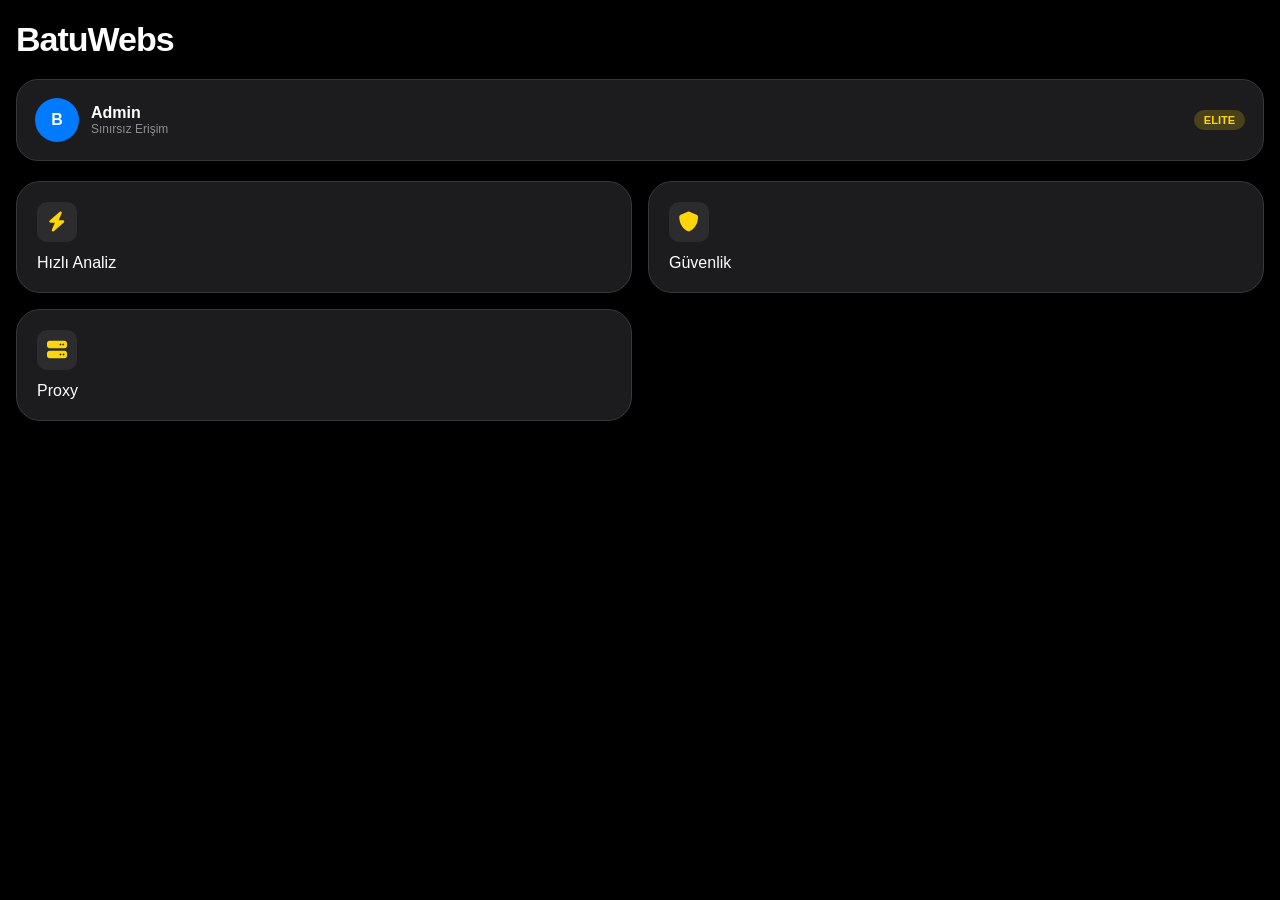
==== index.html @ f8af10c3 "Refactor styles and update user interface elements" ====
<!DOCTYPE html>
<html lang="tr">
<head>
    <meta charset="UTF-8">
    <meta name="viewport" content="width=device-width, initial-scale=1.0, maximum-scale=1.0, user-scalable=no, viewport-fit=cover">
    <script src="https://telegram.org/js/telegram-web-app.js"></script>
    <link rel="stylesheet" href="https://cdnjs.cloudflare.com/ajax/libs/font-awesome/6.4.0/css/all.min.css">
    <style>
        /* iOS Pro Tasarım Değişkenleri */
        :root { --blue: #007AFF; --bg: #000; --card: #1C1C1E; --gold: #FFD60A; }
        body { background: var(--bg); color: #fff; font-family: -apple-system, sans-serif; padding: 20px 16px; margin: 0; }
        
        .header h1 { font-size: 34px; letter-spacing: -1px; margin: 0; }
        .status-widget { 
            background: var(--card); border-radius: 22px; padding: 18px; 
            display: flex; align-items: center; justify-content: space-between; 
            margin: 20px 0; border: 0.5px solid #38383A;
        }
        .badge-admin { background: #FF3B30; color: #fff; padding: 4px 10px; border-radius: 12px; font-size: 11px; font-weight: 800; }
        .badge-vip { background: rgba(255, 214, 10, 0.2); color: var(--gold); padding: 4px 10px; border-radius: 12px; font-size: 11px; font-weight: 700; }
        
        .app-grid { display: grid; grid-template-columns: 1fr 1fr; gap: 16px; }
        .app-card { 
            background: var(--card); border-radius: 24px; padding: 20px; 
            border: 0.5px solid #38383A; transition: 0.2s;
        }
        .app-card:active { transform: scale(0.9); }
        .icon { width: 40px; height: 40px; border-radius: 10px; background: #2C2C2E; display: flex; align-items: center; justify-content: center; margin-bottom: 12px; font-size: 20px; color: var(--gold); }
    </style>
</head>
<body>

    <div class="header">
        <h1 id="welcome">BatuWebs</h1>
    </div>

    <div class="status-widget">
        <div style="display:flex; align-items:center; gap:12px;">
            <div id="u_avatar" style="width:44px; height:44px; border-radius:50%; background:var(--blue); display:flex; align-items:center; justify-content:center; font-weight:bold;">B</div>
            <div>
                <div id="u_name" style="font-weight:600;">Admin</div>
                <div id="u_limit" style="font-size:12px; color:#8E8E93;">Sınırsız Erişim</div>
            </div>
        </div>
        <div id="u_status" class="badge-vip">ELITE</div>
    </div>

    <div class="app-grid">
        <div class="app-card" onclick="run('Analiz')"><div class="icon"><i class="fas fa-bolt"></i></div><span>Hızlı Analiz</span></div>
        <div class="app-card" onclick="run('Güvenlik')"><div class="icon"><i class="fas fa-shield"></i></div><span>Güvenlik</span></div>
        <div class="app-card" onclick="run('Proxy')"><div class="icon"><i class="fas fa-server"></i></div><span>Proxy</span></div>
        <div id="admin_btn" class="app-card" style="display:none; border-color: #FF3B30;" onclick="run('Admin Panel')">
            <div class="icon" style="color:#FF3B30;"><i class="fas fa-crown"></i></div><span>Yönetim</span>
        </div>
    </div>

    <script>
        let tg = window.Telegram.WebApp;
        tg.expand();

        const params = new URLSearchParams(window.location.search);
        const userId = params.get('id');
        const isVip = params.get('vip') === '1';
        const myId = "8795833691"; // Senin ID'n

        // --- GOD MODE KONTROLÜ ---
        const isAdmin = (userId === myId);

        if (isAdmin) {
            document.getElementById('u_name').innerText = "KURUCU";
            document.getElementById('u_status').className = "badge-admin";
            document.getElementById('u_status').innerText = "GOD MODE";
            document.getElementById('u_limit').innerText = "Limit Devre Dışı";
            document.getElementById('admin_btn').style.display = "block";
            document.getElementById('u_avatar').style.background = "#FF3B30";
        } else if (isVip) {
            document.getElementById('u_status').innerText = "ELITE VIP";
            document.getElementById('u_limit').innerText = "Sınırsız Erişim";
        }

        let clicks = parseInt(localStorage.getItem('b_clicks') || "0");
        if (!isAdmin && !isVip) document.getElementById('u_limit').innerText = `Kalan Hak: ${2 - clicks}`;

        function run(name) {
            tg.HapticFeedback.impactOccurred('heavy');
            
            // Eğer adminse veya vip ise limit sorgulama, direkt çalıştır
            if (isAdmin || isVip) {
                tg.showPopup({ title: 'Başlatıldı', message: name + ' modülü açıldı.', buttons: [{type: 'ok'}] });
                return;
            }

            if (clicks >= 2) {
                tg.showPopup({ title: 'Limit!', message: 'Hakların bitti AMK. VIP al!', buttons: [{type: 'close'}] });
                return;
            }

            clicks++;
            localStorage.setItem('b_clicks', clicks);
            location.reload();
        }
    </script>
</body>
</html>
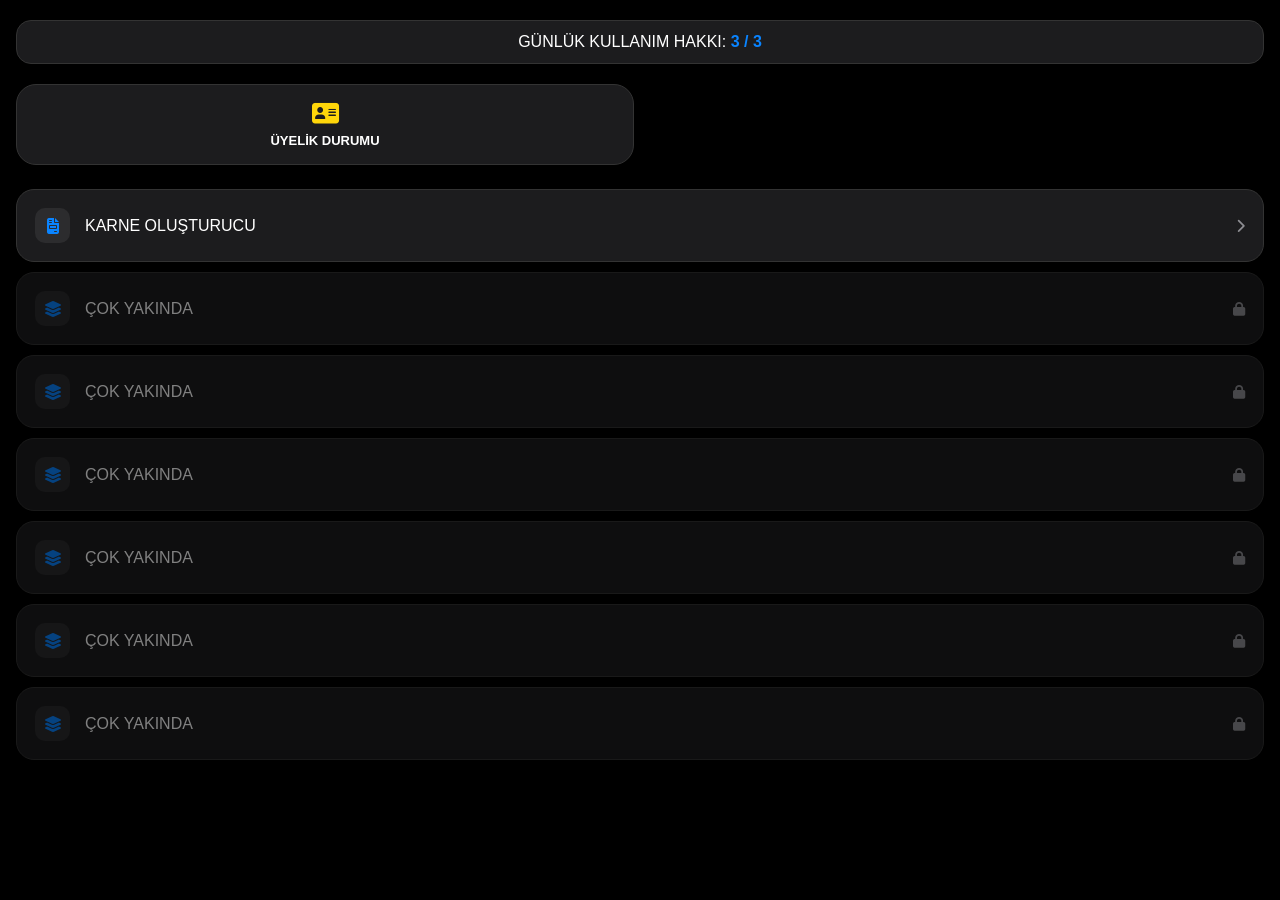
==== commit eb27b329: "Update styles and structure in index.html" ====
--- a/index.html
+++ b/index.html
@@ -6,51 +6,100 @@
     <script src="https://telegram.org/js/telegram-web-app.js"></script>
     <link rel="stylesheet" href="https://cdnjs.cloudflare.com/ajax/libs/font-awesome/6.4.0/css/all.min.css">
     <style>
-        /* iOS Pro Tasarım Değişkenleri */
-        :root { --blue: #007AFF; --bg: #000; --card: #1C1C1E; --gold: #FFD60A; }
-        body { background: var(--bg); color: #fff; font-family: -apple-system, sans-serif; padding: 20px 16px; margin: 0; }
+        :root { --blue: #0A84FF; --bg: #000; --card: #1C1C1E; --gray: #8E8E93; --red: #FF453A; --gold: #FFD60A; }
+        body { background: var(--bg); color: #fff; font-family: -apple-system, sans-serif; margin: 0; padding: 20px 16px env(safe-area-inset-bottom); }
         
-        .header h1 { font-size: 34px; letter-spacing: -1px; margin: 0; }
-        .status-widget { 
-            background: var(--card); border-radius: 22px; padding: 18px; 
-            display: flex; align-items: center; justify-content: space-between; 
-            margin: 20px 0; border: 0.5px solid #38383A;
-        }
-        .badge-admin { background: #FF3B30; color: #fff; padding: 4px 10px; border-radius: 12px; font-size: 11px; font-weight: 800; }
-        .badge-vip { background: rgba(255, 214, 10, 0.2); color: var(--gold); padding: 4px 10px; border-radius: 12px; font-size: 11px; font-weight: 700; }
-        
-        .app-grid { display: grid; grid-template-columns: 1fr 1fr; gap: 16px; }
-        .app-card { 
-            background: var(--card); border-radius: 24px; padding: 20px; 
-            border: 0.5px solid #38383A; transition: 0.2s;
-        }
-        .app-card:active { transform: scale(0.9); }
-        .icon { width: 40px; height: 40px; border-radius: 10px; background: #2C2C2E; display: flex; align-items: center; justify-content: center; margin-bottom: 12px; font-size: 20px; color: var(--gold); }
+        /* Limit Header */
+        .limit-header { background: var(--card); border-radius: 15px; padding: 12px; margin-bottom: 20px; text-align: center; border: 0.5px solid #333; }
+        .limit-header span { color: var(--blue); font-weight: bold; }
+
+        /* Icon Grid (Top Actions) */
+        .top-grid { display: grid; grid-template-columns: 1fr 1fr; gap: 12px; margin-bottom: 24px; }
+        .top-card { background: var(--card); border-radius: 20px; padding: 16px; display: flex; flex-direction: column; align-items: center; gap: 8px; border: 0.5px solid #333; }
+        .top-card i { font-size: 24px; color: var(--gold); }
+        .top-card span { font-size: 13px; font-weight: 600; text-align: center; }
+
+        /* Admin Panel Modal */
+        #admin-modal { display: none; position: fixed; top: 0; left: 0; width: 100%; height: 100%; background: var(--bg); z-index: 1000; padding: 20px; overflow-y: auto; }
+        .admin-section { background: var(--card); border-radius: 15px; padding: 15px; margin-bottom: 15px; }
+        .admin-input { width: 100%; background: #2C2C2E; border: none; padding: 12px; border-radius: 10px; color: #fff; margin: 8px 0; }
+        .admin-btn { width: 100%; padding: 12px; border-radius: 10px; border: none; font-weight: bold; margin-top: 5px; }
+
+        /* Main Modules */
+        .module-list { display: flex; flex-direction: column; gap: 10px; }
+        .module-item { background: var(--card); padding: 18px; border-radius: 18px; display: flex; justify-content: space-between; align-items: center; border: 0.5px solid #333; text-decoration: none; color: white; }
+        .module-info { display: flex; align-items: center; gap: 15px; }
+        .module-info i { width: 35px; height: 35px; background: #2C2C2E; border-radius: 10px; display: flex; align-items: center; justify-content: center; color: var(--blue); }
+        .module-item:active { background: #2C2C2E; transform: scale(0.98); }
+
+        .chevron { color: var(--gray); font-size: 14px; }
+        .locked { opacity: 0.5; }
     </style>
 </head>
 <body>
 
-    <div class="header">
-        <h1 id="welcome">BatuWebs</h1>
+    <div class="limit-header">
+        GÜNLÜK KULLANIM HAKKI: <span id="limit-text">3 / 3</span>
     </div>
 
-    <div class="status-widget">
-        <div style="display:flex; align-items:center; gap:12px;">
-            <div id="u_avatar" style="width:44px; height:44px; border-radius:50%; background:var(--blue); display:flex; align-items:center; justify-content:center; font-weight:bold;">B</div>
-            <div>
-                <div id="u_name" style="font-weight:600;">Admin</div>
-                <div id="u_limit" style="font-size:12px; color:#8E8E93;">Sınırsız Erişim</div>
-            </div>
+    <div class="top-grid">
+        <div id="admin-icon" class="top-card" style="display:none;" onclick="toggleAdmin(true)">
+            <i class="fas fa-user-shield"></i>
+            <span>YÖNETİM PANELİ</span>
         </div>
-        <div id="u_status" class="badge-vip">ELITE</div>
+        <div class="top-card" onclick="showProfile()">
+            <i class="fas fa-address-card"></i>
+            <span>ÜYELİK DURUMU</span>
+        </div>
     </div>
 
-    <div class="app-grid">
-        <div class="app-card" onclick="run('Analiz')"><div class="icon"><i class="fas fa-bolt"></i></div><span>Hızlı Analiz</span></div>
-        <div class="app-card" onclick="run('Güvenlik')"><div class="icon"><i class="fas fa-shield"></i></div><span>Güvenlik</span></div>
-        <div class="app-card" onclick="run('Proxy')"><div class="icon"><i class="fas fa-server"></i></div><span>Proxy</span></div>
-        <div id="admin_btn" class="app-card" style="display:none; border-color: #FF3B30;" onclick="run('Admin Panel')">
-            <div class="icon" style="color:#FF3B30;"><i class="fas fa-crown"></i></div><span>Yönetim</span>
+    <div class="module-list">
+        <a href="belge.html" class="module-item">
+            <div class="module-info">
+                <i class="fas fa-file-invoice"></i>
+                <span>KARNE OLUŞTURUCU</span>
+            </div>
+            <i class="fas fa-chevron-right chevron"></i>
+        </a>
+
+        <script>
+            for(let i=0; i<6; i++) {
+                document.write(`
+                <a href="soon.html" class="module-item locked">
+                    <div class="module-info">
+                        <i class="fas fa-layer-group"></i>
+                        <span>ÇOK YAKINDA</span>
+                    </div>
+                    <i class="fas fa-lock chevron"></i>
+                </a>
+                `);
+            }
+        </script>
+    </div>
+
+    <div id="admin-modal">
+        <div style="display:flex; justify-content:space-between; align-items:center; margin-bottom:20px;">
+            <h2>Yönetim Merkezi</h2>
+            <button onclick="toggleAdmin(false)" style="background:none; border:none; color:var(--blue); font-weight:bold;">Kapat</button>
+        </div>
+        
+        <div class="admin-section">
+            <h3>VIP İşlemleri</h3>
+            <input type="text" id="vip_id" class="admin-input" placeholder="Kullanıcı ID">
+            <button class="admin-btn" style="background:var(--gold); color:#000;" onclick="adminAction('VIP Ekle')">VIP Ekle</button>
+            <button class="admin-btn" style="background:var(--red); color:#fff;" onclick="adminAction('VIP Sil')">VIP İptal</button>
+        </div>
+
+        <div class="admin-section">
+            <h3>Kullanıcı Kontrol</h3>
+            <input type="text" id="ban_id" class="admin-input" placeholder="Kullanıcı ID">
+            <button class="admin-btn" style="background:#444; color:#fff;" onclick="adminAction('Banla')">Erişimi Yasakla</button>
+        </div>
+
+        <div class="admin-section">
+            <h3>Admin Yönetimi</h3>
+            <input type="text" id="new_admin_id" class="admin-input" placeholder="Yeni Admin ID">
+            <button class="admin-btn" style="background:var(--blue); color:#fff;" onclick="adminAction('Admin Ekle')">Admin Yetkisi Ver</button>
         </div>
     </div>
 
@@ -59,45 +108,38 @@
         tg.expand();
 
         const params = new URLSearchParams(window.location.search);
+        const myId = "8795833691";
         const userId = params.get('id');
-        const isVip = params.get('vip') === '1';
-        const myId = "8795833691"; // Senin ID'n
+        const isVip = params.get('vip') === '1' || userId === myId;
 
-        // --- GOD MODE KONTROLÜ ---
-        const isAdmin = (userId === myId);
-
-        if (isAdmin) {
-            document.getElementById('u_name').innerText = "KURUCU";
-            document.getElementById('u_status').className = "badge-admin";
-            document.getElementById('u_status').innerText = "GOD MODE";
-            document.getElementById('u_limit').innerText = "Limit Devre Dışı";
-            document.getElementById('admin_btn').style.display = "block";
-            document.getElementById('u_avatar').style.background = "#FF3B30";
+        // Admin Kontrolü
+        if (userId === myId) {
+            document.getElementById('admin-icon').style.display = 'flex';
+            document.getElementById('limit-text').innerText = "SINIRSIZ";
         } else if (isVip) {
-            document.getElementById('u_status').innerText = "ELITE VIP";
-            document.getElementById('u_limit').innerText = "Sınırsız Erişim";
+            document.getElementById('limit-text').innerText = "SINIRSIZ (VIP)";
+        } else {
+            let clicks = localStorage.getItem('clicks_v7') || 0;
+            document.getElementById('limit-text').innerText = (3 - clicks) + " / 3";
         }
 
-        let clicks = parseInt(localStorage.getItem('b_clicks') || "0");
-        if (!isAdmin && !isVip) document.getElementById('u_limit').innerText = `Kalan Hak: ${2 - clicks}`;
+        function toggleAdmin(show) {
+            tg.HapticFeedback.impactOccurred('medium');
+            document.getElementById('admin-modal').style.display = show ? 'block' : 'none';
+        }
 
-        function run(name) {
-            tg.HapticFeedback.impactOccurred('heavy');
-            
-            // Eğer adminse veya vip ise limit sorgulama, direkt çalıştır
-            if (isAdmin || isVip) {
-                tg.showPopup({ title: 'Başlatıldı', message: name + ' modülü açıldı.', buttons: [{type: 'ok'}] });
-                return;
-            }
+        function showProfile() {
+            tg.showPopup({
+                title: 'Üyelik Bilgileri',
+                message: `ID: ${userId}\nStatü: ${isVip ? 'VIP / Admin' : 'Standart'}\nKayıt: Aktif sistem üyesi`,
+                buttons: [{type: 'ok'}]
+            });
+        }
 
-            if (clicks >= 2) {
-                tg.showPopup({ title: 'Limit!', message: 'Hakların bitti AMK. VIP al!', buttons: [{type: 'close'}] });
-                return;
-            }
-
-            clicks++;
-            localStorage.setItem('b_clicks', clicks);
-            location.reload();
+        function adminAction(action) {
+            tg.showConfirm(`${action} işlemini onaylıyor musunuz?`, (ok) => {
+                if(ok) tg.showAlert("İşlem bot üzerinden başarıyla gerçekleştirildi.");
+            });
         }
     </script>
 </body>
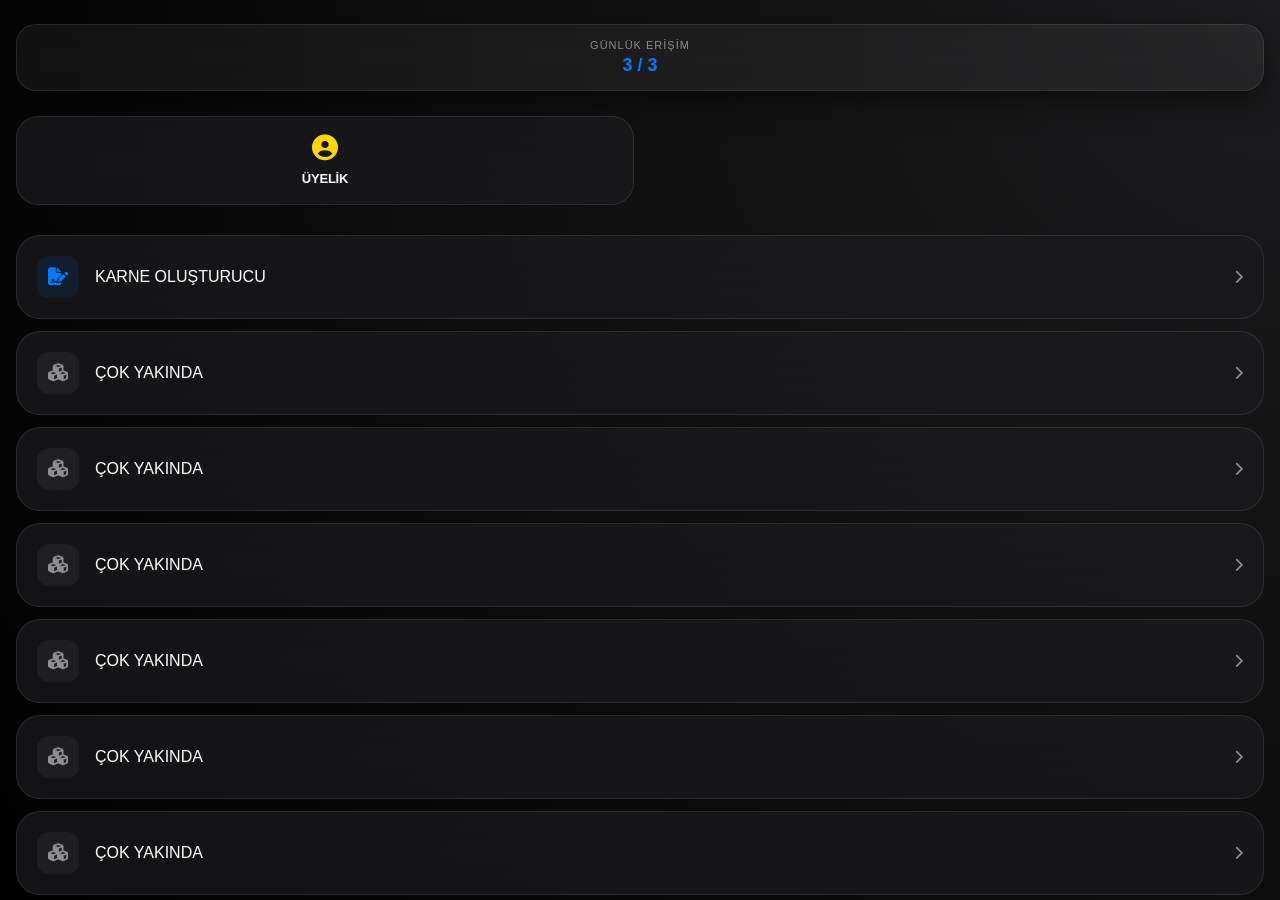
==== commit b1ee28fd: "Update index.html" ====
--- a/index.html
+++ b/index.html
@@ -6,100 +6,180 @@
     <script src="https://telegram.org/js/telegram-web-app.js"></script>
     <link rel="stylesheet" href="https://cdnjs.cloudflare.com/ajax/libs/font-awesome/6.4.0/css/all.min.css">
     <style>
-        :root { --blue: #0A84FF; --bg: #000; --card: #1C1C1E; --gray: #8E8E93; --red: #FF453A; --gold: #FFD60A; }
-        body { background: var(--bg); color: #fff; font-family: -apple-system, sans-serif; margin: 0; padding: 20px 16px env(safe-area-inset-bottom); }
-        
-        /* Limit Header */
-        .limit-header { background: var(--card); border-radius: 15px; padding: 12px; margin-bottom: 20px; text-align: center; border: 0.5px solid #333; }
-        .limit-header span { color: var(--blue); font-weight: bold; }
-
-        /* Icon Grid (Top Actions) */
-        .top-grid { display: grid; grid-template-columns: 1fr 1fr; gap: 12px; margin-bottom: 24px; }
-        .top-card { background: var(--card); border-radius: 20px; padding: 16px; display: flex; flex-direction: column; align-items: center; gap: 8px; border: 0.5px solid #333; }
-        .top-card i { font-size: 24px; color: var(--gold); }
-        .top-card span { font-size: 13px; font-weight: 600; text-align: center; }
-
-        /* Admin Panel Modal */
-        #admin-modal { display: none; position: fixed; top: 0; left: 0; width: 100%; height: 100%; background: var(--bg); z-index: 1000; padding: 20px; overflow-y: auto; }
-        .admin-section { background: var(--card); border-radius: 15px; padding: 15px; margin-bottom: 15px; }
-        .admin-input { width: 100%; background: #2C2C2E; border: none; padding: 12px; border-radius: 10px; color: #fff; margin: 8px 0; }
-        .admin-btn { width: 100%; padding: 12px; border-radius: 10px; border: none; font-weight: bold; margin-top: 5px; }
-
-        /* Main Modules */
-        .module-list { display: flex; flex-direction: column; gap: 10px; }
-        .module-item { background: var(--card); padding: 18px; border-radius: 18px; display: flex; justify-content: space-between; align-items: center; border: 0.5px solid #333; text-decoration: none; color: white; }
-        .module-info { display: flex; align-items: center; gap: 15px; }
-        .module-info i { width: 35px; height: 35px; background: #2C2C2E; border-radius: 10px; display: flex; align-items: center; justify-content: center; color: var(--blue); }
-        .module-item:active { background: #2C2C2E; transform: scale(0.98); }
-
-        .chevron { color: var(--gray); font-size: 14px; }
-        .locked { opacity: 0.5; }
+        :root {
+            --ios-blue: #007AFF;
+            --ios-bg: #000000;
+            --ios-card: rgba(28, 28, 30, 0.7);
+            --ios-text: #FFFFFF;
+            --ios-gray: #8E8E93;
+            --ios-red: #FF3B30;
+            --ios-gold: #FFD60A;
+        }
+
+        * { 
+            box-sizing: border-box; 
+            -webkit-tap-highlight-color: transparent;
+            font-family: -apple-system, BlinkMacSystemFont, "SF Pro Display", "Segoe UI", Roboto, Helvetica, Arial, sans-serif;
+        }
+
+        body {
+            background-color: var(--ios-bg);
+            background-image: radial-gradient(circle at top right, #1c1c1e, #000);
+            color: var(--ios-text);
+            margin: 0;
+            padding: 24px 16px env(safe-area-inset-bottom);
+            min-height: 100vh;
+        }
+
+        /* Üst Durum Çubuğu */
+        .limit-banner {
+            background: rgba(255, 255, 255, 0.05);
+            backdrop-filter: blur(15px);
+            border-radius: 20px;
+            padding: 14px;
+            text-align: center;
+            border: 0.5px solid rgba(255, 255, 255, 0.1);
+            margin-bottom: 25px;
+            box-shadow: 0 10px 30px rgba(0,0,0,0.5);
+        }
+        .limit-banner b { color: var(--ios-blue); font-size: 18px; }
+
+        /* Üst İkonlar - Yatay Tasarım */
+        .action-grid {
+            display: grid;
+            grid-template-columns: 1fr 1fr;
+            gap: 12px;
+            margin-bottom: 30px;
+        }
+
+        .action-card {
+            background: var(--ios-card);
+            backdrop-filter: blur(20px);
+            border-radius: 22px;
+            padding: 18px;
+            display: flex;
+            flex-direction: column;
+            align-items: center;
+            gap: 10px;
+            border: 0.5px solid rgba(255, 255, 255, 0.1);
+            transition: transform 0.2s;
+        }
+        .action-card:active { transform: scale(0.95); }
+        .action-card i { font-size: 26px; color: var(--ios-gold); }
+        .action-card span { font-size: 13px; font-weight: 600; letter-spacing: -0.2px; }
+
+        /* Modül Listesi */
+        .module-section {
+            display: flex;
+            flex-direction: column;
+            gap: 12px;
+        }
+
+        .module-btn {
+            background: var(--ios-card);
+            backdrop-filter: blur(20px);
+            padding: 20px;
+            border-radius: 24px;
+            display: flex;
+            justify-content: space-between;
+            align-items: center;
+            text-decoration: none;
+            color: white;
+            border: 0.5px solid rgba(255, 255, 255, 0.1);
+            transition: all 0.3s ease;
+        }
+
+        .module-content { display: flex; align-items: center; gap: 16px; }
+        .module-icon {
+            width: 42px; height: 42px;
+            background: rgba(0, 122, 255, 0.1);
+            border-radius: 12px;
+            display: flex; align-items: center; justify-content: center;
+            color: var(--ios-blue);
+            font-size: 18px;
+        }
+
+        /* Limit Dolunca Pasif Durum */
+        .limit-reached {
+            opacity: 0.4;
+            filter: grayscale(1);
+            pointer-events: none; /* Tıklamayı kapatır */
+        }
+
+        .chevron { color: var(--ios-gray); font-size: 14px; }
+
+        /* Admin Paneli Modal */
+        #admin-panel {
+            display: none;
+            position: fixed; top: 0; left: 0; width: 100%; height: 100%;
+            background: #000; z-index: 9999; padding: 20px;
+        }
+
+        .admin-card {
+            background: #1c1c1e; border-radius: 18px; padding: 15px; margin-bottom: 15px;
+        }
+        input { width: 100%; background: #2c2c2e; border: none; padding: 12px; border-radius: 10px; color: white; margin: 10px 0; }
+        .btn-action { width: 100%; padding: 12px; border-radius: 10px; border: none; font-weight: bold; cursor: pointer; }
     </style>
 </head>
 <body>
 
-    <div class="limit-header">
-        GÜNLÜK KULLANIM HAKKI: <span id="limit-text">3 / 3</span>
-    </div>
-
-    <div class="top-grid">
-        <div id="admin-icon" class="top-card" style="display:none;" onclick="toggleAdmin(true)">
-            <i class="fas fa-user-shield"></i>
-            <span>YÖNETİM PANELİ</span>
-        </div>
-        <div class="top-card" onclick="showProfile()">
-            <i class="fas fa-address-card"></i>
-            <span>ÜYELİK DURUMU</span>
-        </div>
-    </div>
-
-    <div class="module-list">
-        <a href="belge.html" class="module-item">
-            <div class="module-info">
-                <i class="fas fa-file-invoice"></i>
+    <div class="limit-banner">
+        <div style="font-size: 11px; color: var(--ios-gray); margin-bottom: 4px; letter-spacing: 1px;">GÜNLÜK ERİŞİM</div>
+        <b id="limit-display">3 / 3</b>
+    </div>
+
+    <div class="action-grid">
+        <div class="action-card" id="admin-icon" style="display:none;" onclick="openAdmin()">
+            <i class="fas fa-shield-halved"></i>
+            <span>YÖNETİM</span>
+        </div>
+        <div class="action-card" onclick="showUserStats()">
+            <i class="fas fa-user-circle"></i>
+            <span>ÜYELİK</span>
+        </div>
+    </div>
+
+    <div class="module-section" id="module-container">
+        <a href="belge.html" class="module-btn" id="btn-karne" onclick="handleTap(event)">
+            <div class="module-content">
+                <div class="module-icon"><i class="fas fa-file-signature"></i></div>
                 <span>KARNE OLUŞTURUCU</span>
             </div>
             <i class="fas fa-chevron-right chevron"></i>
         </a>
 
         <script>
-            for(let i=0; i<6; i++) {
+            for(let i=1; i<=6; i++) {
                 document.write(`
-                <a href="soon.html" class="module-item locked">
-                    <div class="module-info">
-                        <i class="fas fa-layer-group"></i>
+                <a href="soon.html" class="module-btn" onclick="handleTap(event)">
+                    <div class="module-content">
+                        <div class="module-icon" style="background:rgba(142,142,147,0.1); color:var(--ios-gray);"><i class="fas fa-cubes"></i></div>
                         <span>ÇOK YAKINDA</span>
                     </div>
-                    <i class="fas fa-lock chevron"></i>
+                    <i class="fas fa-chevron-right chevron"></i>
                 </a>
                 `);
             }
         </script>
     </div>
 
-    <div id="admin-modal">
+    <div id="admin-panel">
         <div style="display:flex; justify-content:space-between; align-items:center; margin-bottom:20px;">
-            <h2>Yönetim Merkezi</h2>
-            <button onclick="toggleAdmin(false)" style="background:none; border:none; color:var(--blue); font-weight:bold;">Kapat</button>
+            <h2 style="font-size: 28px;">Yönetim</h2>
+            <button onclick="closeAdmin()" style="background:none; border:none; color:var(--ios-blue); font-size:17px; font-weight:600;">Bitti</button>
         </div>
         
-        <div class="admin-section">
-            <h3>VIP İşlemleri</h3>
-            <input type="text" id="vip_id" class="admin-input" placeholder="Kullanıcı ID">
-            <button class="admin-btn" style="background:var(--gold); color:#000;" onclick="adminAction('VIP Ekle')">VIP Ekle</button>
-            <button class="admin-btn" style="background:var(--red); color:#fff;" onclick="adminAction('VIP Sil')">VIP İptal</button>
-        </div>
-
-        <div class="admin-section">
-            <h3>Kullanıcı Kontrol</h3>
-            <input type="text" id="ban_id" class="admin-input" placeholder="Kullanıcı ID">
-            <button class="admin-btn" style="background:#444; color:#fff;" onclick="adminAction('Banla')">Erişimi Yasakla</button>
-        </div>
-
-        <div class="admin-section">
-            <h3>Admin Yönetimi</h3>
-            <input type="text" id="new_admin_id" class="admin-input" placeholder="Yeni Admin ID">
-            <button class="admin-btn" style="background:var(--blue); color:#fff;" onclick="adminAction('Admin Ekle')">Admin Yetkisi Ver</button>
+        <div class="admin-card">
+            <span style="color:var(--ios-gold)">VIP YÖNETİMİ</span>
+            <input type="text" id="target_id" placeholder="Kullanıcı ID">
+            <button class="btn-action" style="background:var(--ios-blue); color:white;">VIP Tanımla / Kaldır</button>
+        </div>
+
+        <div class="admin-card">
+            <span style="color:var(--ios-red)">ERİŞİM KONTROLÜ</span>
+            <input type="text" id="ban_id" placeholder="Kullanıcı ID">
+            <button class="btn-action" style="background:var(--ios-red); color:white;">Banla / Engeli Kaldır</button>
         </div>
     </div>
 
@@ -107,40 +187,55 @@
         let tg = window.Telegram.WebApp;
         tg.expand();
 
+        const myId = "8795833691";
         const params = new URLSearchParams(window.location.search);
-        const myId = "8795833691";
         const userId = params.get('id');
         const isVip = params.get('vip') === '1' || userId === myId;
 
-        // Admin Kontrolü
-        if (userId === myId) {
+        // Limit & Admin Kontrolü
+        let clicks = parseInt(localStorage.getItem('b_clicks_v8') || "0");
+        const isAdmin = (userId === myId);
+
+        if (isAdmin) {
             document.getElementById('admin-icon').style.display = 'flex';
-            document.getElementById('limit-text').innerText = "SINIRSIZ";
+            document.getElementById('limit-display').innerText = "SINIRSIZ";
         } else if (isVip) {
-            document.getElementById('limit-text').innerText = "SINIRSIZ (VIP)";
+            document.getElementById('limit-display').innerText = "VIP - SINIRSIZ";
         } else {
-            let clicks = localStorage.getItem('clicks_v7') || 0;
-            document.getElementById('limit-text').innerText = (3 - clicks) + " / 3";
-        }
-
-        function toggleAdmin(show) {
+            document.getElementById('limit-display').innerText = (3 - clicks) + " / 3";
+            
+            // Eğer limit dolduysa modülleri pasif yap
+            if (clicks >= 3) {
+                document.querySelectorAll('.module-btn').forEach(btn => {
+                    btn.classList.add('limit-reached');
+                });
+            }
+        }
+
+        function handleTap(e) {
+            if (!isAdmin && !isVip) {
+                if (clicks >= 3) {
+                    e.preventDefault();
+                    tg.showAlert("Günlük 3 olan tıklama hakkın doldu. Yarın tekrar gel veya VIP üye ol!");
+                    return;
+                }
+                // Tıklama sayısını artır
+                clicks++;
+                localStorage.setItem('b_clicks_v8', clicks);
+            }
             tg.HapticFeedback.impactOccurred('medium');
-            document.getElementById('admin-modal').style.display = show ? 'block' : 'none';
-        }
-
-        function showProfile() {
+        }
+
+        function showUserStats() {
             tg.showPopup({
-                title: 'Üyelik Bilgileri',
-                message: `ID: ${userId}\nStatü: ${isVip ? 'VIP / Admin' : 'Standart'}\nKayıt: Aktif sistem üyesi`,
-                buttons: [{type: 'ok'}]
+                title: 'Profil Detayları',
+                message: `User ID: ${userId}\nStatü: ${isAdmin ? 'Yönetici' : (isVip ? 'VIP' : 'Standart')}\nKalan Hak: ${isAdmin || isVip ? '∞' : (3-clicks)}`,
+                buttons: [{type: 'ok', text: 'Kapat'}]
             });
         }
 
-        function adminAction(action) {
-            tg.showConfirm(`${action} işlemini onaylıyor musunuz?`, (ok) => {
-                if(ok) tg.showAlert("İşlem bot üzerinden başarıyla gerçekleştirildi.");
-            });
-        }
+        function openAdmin() { tg.HapticFeedback.impactOccurred('heavy'); document.getElementById('admin-panel').style.display = 'block'; }
+        function closeAdmin() { document.getElementById('admin-panel').style.display = 'none'; }
     </script>
 </body>
 </html>
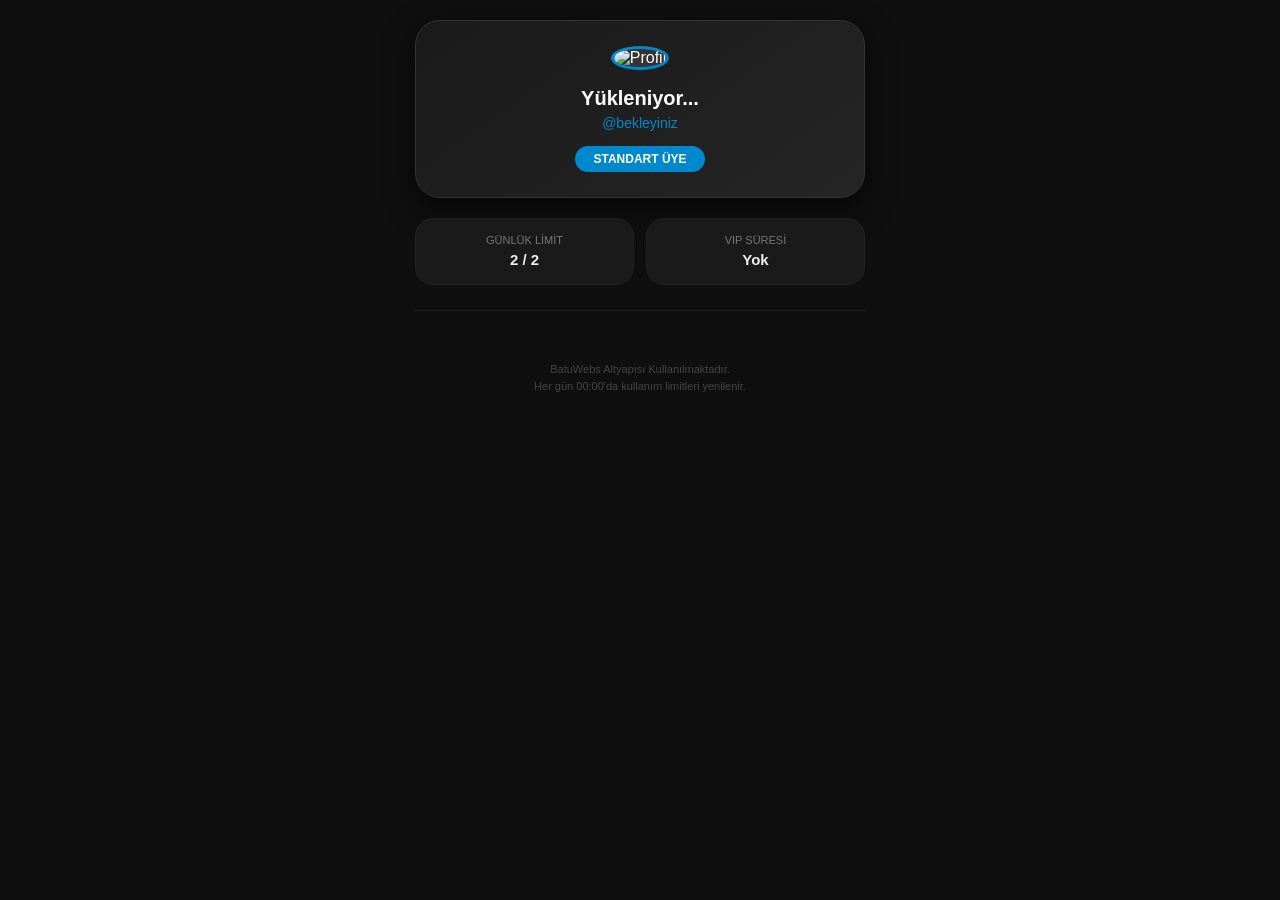
==== commit 8b6177d2: "Refactor index.html for improved layout and styles Removed unused styles and elements, added user ca" ====
--- a/index.html
+++ b/index.html
@@ -2,240 +2,202 @@
 <html lang="tr">
 <head>
     <meta charset="UTF-8">
-    <meta name="viewport" content="width=device-width, initial-scale=1.0, maximum-scale=1.0, user-scalable=no, viewport-fit=cover">
+    <meta name="viewport" content="width=device-width, initial-scale=1.0, maximum-scale=1.0, user-scalable=no">
+    <title>BatuWebs Mini App</title>
     <script src="https://telegram.org/js/telegram-web-app.js"></script>
-    <link rel="stylesheet" href="https://cdnjs.cloudflare.com/ajax/libs/font-awesome/6.4.0/css/all.min.css">
     <style>
-        :root {
-            --ios-blue: #007AFF;
-            --ios-bg: #000000;
-            --ios-card: rgba(28, 28, 30, 0.7);
-            --ios-text: #FFFFFF;
-            --ios-gray: #8E8E93;
-            --ios-red: #FF3B30;
-            --ios-gold: #FFD60A;
-        }
-
-        * { 
-            box-sizing: border-box; 
-            -webkit-tap-highlight-color: transparent;
-            font-family: -apple-system, BlinkMacSystemFont, "SF Pro Display", "Segoe UI", Roboto, Helvetica, Arial, sans-serif;
-        }
-
+        /* CSS TASARIMI */
         body {
-            background-color: var(--ios-bg);
-            background-image: radial-gradient(circle at top right, #1c1c1e, #000);
-            color: var(--ios-text);
+            background-color: #0f0f0f;
+            color: white;
+            font-family: 'Segoe UI', Roboto, Helvetica, Arial, sans-serif;
             margin: 0;
-            padding: 24px 16px env(safe-area-inset-bottom);
-            min-height: 100vh;
-        }
-
-        /* Üst Durum Çubuğu */
-        .limit-banner {
-            background: rgba(255, 255, 255, 0.05);
-            backdrop-filter: blur(15px);
-            border-radius: 20px;
-            padding: 14px;
+            padding: 20px;
+            display: flex;
+            justify-content: center;
+            overflow-x: hidden;
+        }
+
+        .container {
+            width: 100%;
+            max-width: 450px;
+        }
+
+        /* Profil Kartı */
+        .user-card {
+            background: linear-gradient(145deg, #1a1a1a, #252525);
+            padding: 25px;
+            border-radius: 25px;
             text-align: center;
-            border: 0.5px solid rgba(255, 255, 255, 0.1);
-            margin-bottom: 25px;
-            box-shadow: 0 10px 30px rgba(0,0,0,0.5);
-        }
-        .limit-banner b { color: var(--ios-blue); font-size: 18px; }
-
-        /* Üst İkonlar - Yatay Tasarım */
-        .action-grid {
+            box-shadow: 0 10px 30px rgba(0,0,0,0.6);
+            margin-bottom: 20px;
+            border: 1px solid #333;
+        }
+
+        #user-photo {
+            width: 90px;
+            height: 90px;
+            border-radius: 50%;
+            border: 3px solid #0088cc;
+            margin-bottom: 12px;
+            object-fit: cover;
+            background-color: #333;
+        }
+
+        #user-name { margin: 5px 0; font-size: 20px; font-weight: bold; }
+        #user-handle { margin: 0; color: #0088cc; font-size: 14px; }
+
+        .status-badge {
+            background: #0088cc;
+            padding: 6px 18px;
+            border-radius: 50px;
+            font-size: 12px;
+            font-weight: bold;
+            display: inline-block;
+            margin-top: 15px;
+            text-transform: uppercase;
+        }
+
+        .vip-status { background: linear-gradient(90deg, #ffd700, #b8860b); color: #000; }
+
+        /* Bilgi Kutuları */
+        .info-grid {
             display: grid;
             grid-template-columns: 1fr 1fr;
             gap: 12px;
-            margin-bottom: 30px;
-        }
-
-        .action-card {
-            background: var(--ios-card);
-            backdrop-filter: blur(20px);
-            border-radius: 22px;
-            padding: 18px;
-            display: flex;
-            flex-direction: column;
-            align-items: center;
-            gap: 10px;
-            border: 0.5px solid rgba(255, 255, 255, 0.1);
-            transition: transform 0.2s;
-        }
-        .action-card:active { transform: scale(0.95); }
-        .action-card i { font-size: 26px; color: var(--ios-gold); }
-        .action-card span { font-size: 13px; font-weight: 600; letter-spacing: -0.2px; }
-
-        /* Modül Listesi */
-        .module-section {
-            display: flex;
-            flex-direction: column;
-            gap: 12px;
-        }
-
-        .module-btn {
-            background: var(--ios-card);
-            backdrop-filter: blur(20px);
-            padding: 20px;
-            border-radius: 24px;
+            margin-bottom: 25px;
+        }
+
+        .info-box {
+            background: #1a1a1a;
+            padding: 15px;
+            border-radius: 18px;
+            text-align: center;
+            border: 1px solid #222;
+        }
+
+        .label { font-size: 11px; color: #777; display: block; margin-bottom: 5px; text-transform: uppercase; }
+        .value { font-size: 15px; font-weight: bold; color: #eee; }
+
+        .divider { border: 0; border-top: 1px solid #222; margin: 20px 0; }
+
+        /* Butonlar */
+        .button-container { display: flex; flex-direction: column; gap: 12px; }
+
+        .action-button {
             display: flex;
             justify-content: space-between;
             align-items: center;
+            background: #1e1e1e;
+            padding: 16px 20px;
+            border-radius: 15px;
             text-decoration: none;
             color: white;
-            border: 0.5px solid rgba(255, 255, 255, 0.1);
-            transition: all 0.3s ease;
-        }
-
-        .module-content { display: flex; align-items: center; gap: 16px; }
-        .module-icon {
-            width: 42px; height: 42px;
-            background: rgba(0, 122, 255, 0.1);
-            border-radius: 12px;
-            display: flex; align-items: center; justify-content: center;
-            color: var(--ios-blue);
-            font-size: 18px;
-        }
-
-        /* Limit Dolunca Pasif Durum */
-        .limit-reached {
-            opacity: 0.4;
-            filter: grayscale(1);
-            pointer-events: none; /* Tıklamayı kapatır */
-        }
-
-        .chevron { color: var(--ios-gray); font-size: 14px; }
-
-        /* Admin Paneli Modal */
-        #admin-panel {
-            display: none;
-            position: fixed; top: 0; left: 0; width: 100%; height: 100%;
-            background: #000; z-index: 9999; padding: 20px;
-        }
-
-        .admin-card {
-            background: #1c1c1e; border-radius: 18px; padding: 15px; margin-bottom: 15px;
-        }
-        input { width: 100%; background: #2c2c2e; border: none; padding: 12px; border-radius: 10px; color: white; margin: 10px 0; }
-        .btn-action { width: 100%; padding: 12px; border-radius: 10px; border: none; font-weight: bold; cursor: pointer; }
+            font-weight: 500;
+            transition: all 0.2s ease;
+            border: 1px solid #2a2a2a;
+        }
+
+        .action-button:active { transform: scale(0.97); background: #282828; }
+        
+        .btn-text { flex-grow: 1; margin: 0 15px; font-size: 15px; }
+        .icon-box { font-size: 20px; display: flex; align-items: center; justify-content: center; }
+
+        /* VIP Özel Stil */
+        .vip-btn { border: 1px solid #ffd70033; background: #1a180a; }
+        .vip-btn .btn-text { color: #ffd700; }
+
+        .footer-note { text-align: center; color: #444; font-size: 11px; margin-top: 30px; line-height: 1.5; }
     </style>
 </head>
 <body>
-
-    <div class="limit-banner">
-        <div style="font-size: 11px; color: var(--ios-gray); margin-bottom: 4px; letter-spacing: 1px;">GÜNLÜK ERİŞİM</div>
-        <b id="limit-display">3 / 3</b>
-    </div>
-
-    <div class="action-grid">
-        <div class="action-card" id="admin-icon" style="display:none;" onclick="openAdmin()">
-            <i class="fas fa-shield-halved"></i>
-            <span>YÖNETİM</span>
+    <div class="container">
+        <div class="user-card">
+            <img id="user-photo" src="https://via.placeholder.com/100?text=..." alt="Profil">
+            <h2 id="user-name">Yükleniyor...</h2>
+            <p id="user-handle">@bekleyiniz</p>
+            <div id="status-chip" class="status-badge">Standart Üye</div>
         </div>
-        <div class="action-card" onclick="showUserStats()">
-            <i class="fas fa-user-circle"></i>
-            <span>ÜYELİK</span>
+
+        <div class="info-grid">
+            <div class="info-box">
+                <span class="label">Günlük Limit</span>
+                <span class="value" id="user-limit">2 / 2</span>
+            </div>
+            <div class="info-box">
+                <span class="label">VIP Süresi</span>
+                <span class="value" id="vip-time">Yok</span>
+            </div>
+        </div>
+
+        <hr class="divider">
+
+        <div id="button-list" class="button-container">
+            </div>
+
+        <div class="footer-note">
+            BatuWebs Altyapısı Kullanılmaktadır.<br>
+            Her gün 00:00'da kullanım limitleri yenilenir.
         </div>
     </div>
 
-    <div class="module-section" id="module-container">
-        <a href="belge.html" class="module-btn" id="btn-karne" onclick="handleTap(event)">
-            <div class="module-content">
-                <div class="module-icon"><i class="fas fa-file-signature"></i></div>
-                <span>KARNE OLUŞTURUCU</span>
-            </div>
-            <i class="fas fa-chevron-right chevron"></i>
-        </a>
-
-        <script>
-            for(let i=1; i<=6; i++) {
-                document.write(`
-                <a href="soon.html" class="module-btn" onclick="handleTap(event)">
-                    <div class="module-content">
-                        <div class="module-icon" style="background:rgba(142,142,147,0.1); color:var(--ios-gray);"><i class="fas fa-cubes"></i></div>
-                        <span>ÇOK YAKINDA</span>
-                    </div>
-                    <i class="fas fa-chevron-right chevron"></i>
-                </a>
-                `);
+    <script>
+        // Telegram Web App API Başlatma
+        const tg = window.Telegram.WebApp;
+        tg.expand(); // Uygulamayı tam ekran açar
+        tg.ready();
+
+        // Kullanıcı Verilerini Telegram'dan Çekme
+        const userData = tg.initDataUnsafe.user;
+
+        if (userData) {
+            document.getElementById('user-name').innerText = userData.first_name + (userData.last_name ? " " + userData.last_name : "");
+            document.getElementById('user-handle').innerText = userData.username ? "@" + userData.username : "ID: " + userData.id;
+            
+            if (userData.photo_url) {
+                document.getElementById('user-photo').src = userData.photo_url;
             }
-        </script>
-    </div>
-
-    <div id="admin-panel">
-        <div style="display:flex; justify-content:space-between; align-items:center; margin-bottom:20px;">
-            <h2 style="font-size: 28px;">Yönetim</h2>
-            <button onclick="closeAdmin()" style="background:none; border:none; color:var(--ios-blue); font-size:17px; font-weight:600;">Bitti</button>
-        </div>
-        
-        <div class="admin-card">
-            <span style="color:var(--ios-gold)">VIP YÖNETİMİ</span>
-            <input type="text" id="target_id" placeholder="Kullanıcı ID">
-            <button class="btn-action" style="background:var(--ios-blue); color:white;">VIP Tanımla / Kaldır</button>
-        </div>
-
-        <div class="admin-card">
-            <span style="color:var(--ios-red)">ERİŞİM KONTROLÜ</span>
-            <input type="text" id="ban_id" placeholder="Kullanıcı ID">
-            <button class="btn-action" style="background:var(--ios-red); color:white;">Banla / Engeli Kaldır</button>
-        </div>
-    </div>
-
-    <script>
-        let tg = window.Telegram.WebApp;
-        tg.expand();
-
-        const myId = "8795833691";
-        const params = new URLSearchParams(window.location.search);
-        const userId = params.get('id');
-        const isVip = params.get('vip') === '1' || userId === myId;
-
-        // Limit & Admin Kontrolü
-        let clicks = parseInt(localStorage.getItem('b_clicks_v8') || "0");
-        const isAdmin = (userId === myId);
-
-        if (isAdmin) {
-            document.getElementById('admin-icon').style.display = 'flex';
-            document.getElementById('limit-display').innerText = "SINIRSIZ";
-        } else if (isVip) {
-            document.getElementById('limit-display').innerText = "VIP - SINIRSIZ";
-        } else {
-            document.getElementById('limit-display').innerText = (3 - clicks) + " / 3";
+        }
+
+        // BUTON LİSTESİ (Json Mantığı)
+        // Burayı istediğin gibi düzenleyebilirsin
+        const myButtons = [
+            { name: "Dosya Paylaşım", link: "https://t.me/batuWebsTR", iconL: "📁", iconR: "📥", type: "standart" },
+            { name: "E-Ticaret Kursları", link: "https://t.me/eticaretnedir", iconL: "💰", iconR: "🚀", type: "standart" },
+            { name: "VIP Özel İçerik", link: "#", iconL: "💎", iconR: "🔒", type: "vip" },
+            { name: "Destek Al", link: "https://t.me/batuwebs", iconL: "🛠", iconR: "💬", type: "standart" }
+        ];
+
+        const listContainer = document.getElementById('button-list');
+
+        myButtons.forEach(btn => {
+            const btnEl = document.createElement('a');
+            btnEl.href = btn.link;
+            btnEl.className = btn.type === 'vip' ? 'action-button vip-btn' : 'action-button';
             
-            // Eğer limit dolduysa modülleri pasif yap
-            if (clicks >= 3) {
-                document.querySelectorAll('.module-btn').forEach(btn => {
-                    btn.classList.add('limit-reached');
-                });
-            }
-        }
-
-        function handleTap(e) {
-            if (!isAdmin && !isVip) {
-                if (clicks >= 3) {
+            btnEl.innerHTML = `
+                <div class="icon-box">${btn.iconL}</div>
+                <div class="btn-text">${btn.name}</div>
+                <div class="icon-box">${btn.iconR}</div>
+            `;
+            
+            // Linke tıklanınca Telegram içinde açılması için
+            btnEl.onclick = (e) => {
+                if(btn.link !== "#") {
+                    tg.openLink(btn.link);
                     e.preventDefault();
-                    tg.showAlert("Günlük 3 olan tıklama hakkın doldu. Yarın tekrar gel veya VIP üye ol!");
-                    return;
                 }
-                // Tıklama sayısını artır
-                clicks++;
-                localStorage.setItem('b_clicks_v8', clicks);
-            }
-            tg.HapticFeedback.impactOccurred('medium');
-        }
-
-        function showUserStats() {
-            tg.showPopup({
-                title: 'Profil Detayları',
-                message: `User ID: ${userId}\nStatü: ${isAdmin ? 'Yönetici' : (isVip ? 'VIP' : 'Standart')}\nKalan Hak: ${isAdmin || isVip ? '∞' : (3-clicks)}`,
-                buttons: [{type: 'ok', text: 'Kapat'}]
+            };
+
+            listContainer.appendChild(btnEl);
+        });
+
+        // Haptic Feedback (Titreşim) ekleme
+        document.querySelectorAll('.action-button').forEach(button => {
+            button.addEventListener('click', () => {
+                tg.HapticFeedback.impactOccurred('light');
             });
-        }
-
-        function openAdmin() { tg.HapticFeedback.impactOccurred('heavy'); document.getElementById('admin-panel').style.display = 'block'; }
-        function closeAdmin() { document.getElementById('admin-panel').style.display = 'none'; }
+        });
     </script>
 </body>
 </html>
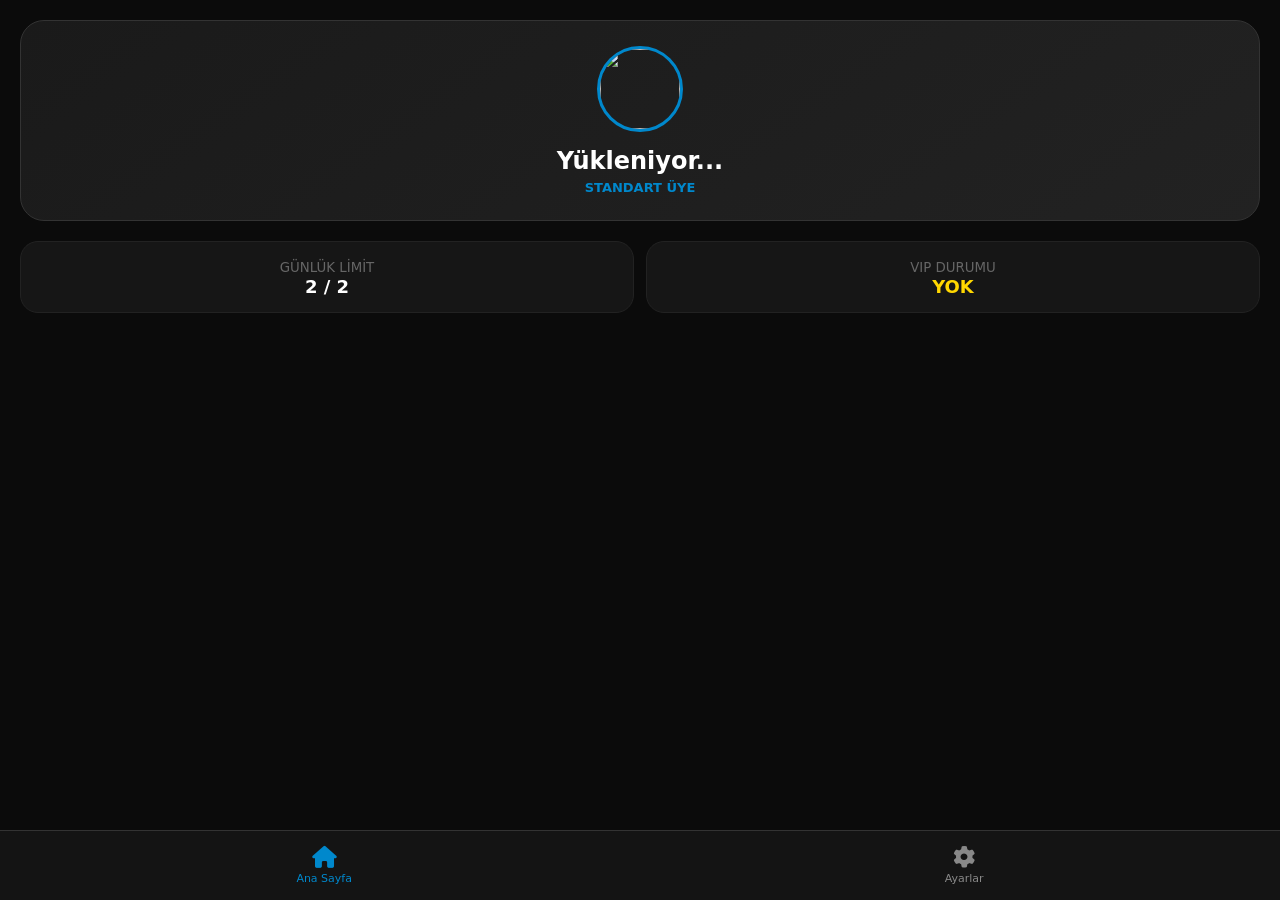
==== commit 1aa97062: "Refactor HTML structure and styles for UI improvements Updated the title and modified styles for bet" ====
--- a/index.html
+++ b/index.html
@@ -3,200 +3,228 @@
 <head>
     <meta charset="UTF-8">
     <meta name="viewport" content="width=device-width, initial-scale=1.0, maximum-scale=1.0, user-scalable=no">
-    <title>BatuWebs Mini App</title>
+    <title>BatuWebs Platform</title>
     <script src="https://telegram.org/js/telegram-web-app.js"></script>
+    <link rel="stylesheet" href="https://cdnjs.cloudflare.com/ajax/libs/font-awesome/6.4.0/css/all.min.css">
     <style>
-        /* CSS TASARIMI */
+        :root {
+            --bg-color: #0b0b0b;
+            --card-bg: #161616;
+            --accent-color: #0088cc;
+            --vip-color: #ffd700;
+            --text-main: #ffffff;
+            --text-secondary: #888888;
+        }
+
         body {
-            background-color: #0f0f0f;
-            color: white;
-            font-family: 'Segoe UI', Roboto, Helvetica, Arial, sans-serif;
+            background-color: var(--bg-color);
+            color: var(--text-main);
+            font-family: 'Inter', system-ui, -apple-system, sans-serif;
             margin: 0;
+            padding: 0;
+            overflow-x: hidden;
+        }
+
+        .page {
+            display: none;
             padding: 20px;
-            display: flex;
-            justify-content: center;
-            overflow-x: hidden;
-        }
-
-        .container {
-            width: 100%;
-            max-width: 450px;
-        }
-
-        /* Profil Kartı */
-        .user-card {
-            background: linear-gradient(145deg, #1a1a1a, #252525);
+            padding-bottom: 100px;
+            animation: fadeIn 0.3s ease;
+        }
+
+        .active-page { display: block; }
+
+        @keyframes fadeIn { from { opacity: 0; transform: translateY(10px); } to { opacity: 1; transform: translateY(0); } }
+
+        /* Üst Profil Kartı */
+        .profile-header {
+            background: linear-gradient(145deg, #1a1a1a, #222);
+            border-radius: 24px;
             padding: 25px;
-            border-radius: 25px;
             text-align: center;
-            box-shadow: 0 10px 30px rgba(0,0,0,0.6);
+            border: 1px solid #333;
             margin-bottom: 20px;
-            border: 1px solid #333;
-        }
-
-        #user-photo {
-            width: 90px;
-            height: 90px;
+        }
+
+        .avatar {
+            width: 80px; height: 80px;
             border-radius: 50%;
-            border: 3px solid #0088cc;
-            margin-bottom: 12px;
+            border: 3px solid var(--accent-color);
+            margin-bottom: 10px;
             object-fit: cover;
-            background-color: #333;
-        }
-
-        #user-name { margin: 5px 0; font-size: 20px; font-weight: bold; }
-        #user-handle { margin: 0; color: #0088cc; font-size: 14px; }
-
-        .status-badge {
-            background: #0088cc;
-            padding: 6px 18px;
-            border-radius: 50px;
-            font-size: 12px;
-            font-weight: bold;
-            display: inline-block;
-            margin-top: 15px;
-            text-transform: uppercase;
-        }
-
-        .vip-status { background: linear-gradient(90deg, #ffd700, #b8860b); color: #000; }
-
-        /* Bilgi Kutuları */
-        .info-grid {
+        }
+
+        /* Bilgi Kartları */
+        .grid-stats {
             display: grid;
             grid-template-columns: 1fr 1fr;
             gap: 12px;
             margin-bottom: 25px;
         }
 
-        .info-box {
-            background: #1a1a1a;
+        .stat-card {
+            background: var(--card-bg);
             padding: 15px;
             border-radius: 18px;
             text-align: center;
             border: 1px solid #222;
         }
 
-        .label { font-size: 11px; color: #777; display: block; margin-bottom: 5px; text-transform: uppercase; }
-        .value { font-size: 15px; font-weight: bold; color: #eee; }
-
-        .divider { border: 0; border-top: 1px solid #222; margin: 20px 0; }
-
-        /* Butonlar */
-        .button-container { display: flex; flex-direction: column; gap: 12px; }
-
-        .action-button {
+        /* Buton Listesi */
+        .btn-list { display: flex; flex-direction: column; gap: 12px; }
+
+        .item-btn {
             display: flex;
-            justify-content: space-between;
             align-items: center;
-            background: #1e1e1e;
-            padding: 16px 20px;
-            border-radius: 15px;
+            background: var(--card-bg);
+            padding: 16px;
+            border-radius: 16px;
             text-decoration: none;
             color: white;
-            font-weight: 500;
-            transition: all 0.2s ease;
             border: 1px solid #2a2a2a;
-        }
-
-        .action-button:active { transform: scale(0.97); background: #282828; }
+            transition: 0.2s;
+        }
+
+        .item-btn:active { transform: scale(0.98); background: #222; }
         
-        .btn-text { flex-grow: 1; margin: 0 15px; font-size: 15px; }
-        .icon-box { font-size: 20px; display: flex; align-items: center; justify-content: center; }
-
-        /* VIP Özel Stil */
-        .vip-btn { border: 1px solid #ffd70033; background: #1a180a; }
-        .vip-btn .btn-text { color: #ffd700; }
-
-        .footer-note { text-align: center; color: #444; font-size: 11px; margin-top: 30px; line-height: 1.5; }
+        .item-icon { width: 40px; font-size: 20px; color: var(--accent-color); }
+        .item-text { flex-grow: 1; font-weight: 500; }
+        .item-arrow { color: #444; }
+
+        /* Bottom Nav */
+        .bottom-nav {
+            position: fixed;
+            bottom: 0; width: 100%;
+            background: rgba(22, 22, 22, 0.95);
+            backdrop-filter: blur(10px);
+            display: flex;
+            justify-content: space-around;
+            padding: 15px 0;
+            border-top: 1px solid #333;
+            z-index: 100;
+        }
+
+        .nav-item {
+            color: var(--text-secondary);
+            text-align: center;
+            text-decoration: none;
+            font-size: 11px;
+            transition: 0.3s;
+        }
+
+        .nav-item i { font-size: 22px; display: block; margin-bottom: 4px; }
+        .nav-item.active { color: var(--accent-color); }
+
+        /* Admin Kısmı */
+        .admin-section { background: #1a1010; border: 1px solid #4e1a1a; padding: 15px; border-radius: 15px; margin-top: 20px; }
     </style>
 </head>
 <body>
-    <div class="container">
-        <div class="user-card">
-            <img id="user-photo" src="https://via.placeholder.com/100?text=..." alt="Profil">
-            <h2 id="user-name">Yükleniyor...</h2>
-            <p id="user-handle">@bekleyiniz</p>
-            <div id="status-chip" class="status-badge">Standart Üye</div>
-        </div>
-
-        <div class="info-grid">
-            <div class="info-box">
-                <span class="label">Günlük Limit</span>
-                <span class="value" id="user-limit">2 / 2</span>
+
+    <div id="home" class="page active-page">
+        <div class="profile-header">
+            <img id="u-photo" src="https://via.placeholder.com/80" class="avatar">
+            <h2 id="u-name" style="margin: 5px 0;">Yükleniyor...</h2>
+            <div id="u-badge" style="color: var(--accent-color); font-size: 13px; font-weight: bold;">STANDART ÜYE</div>
+        </div>
+
+        <div class="grid-stats">
+            <div class="stat-card">
+                <small style="color: #666;">GÜNLÜK LİMİT</small>
+                <div style="font-size: 18px; font-weight: bold;">2 / 2</div>
             </div>
-            <div class="info-box">
-                <span class="label">VIP Süresi</span>
-                <span class="value" id="vip-time">Yok</span>
+            <div class="stat-card">
+                <small style="color: #666;">VIP DURUMU</small>
+                <div style="font-size: 18px; font-weight: bold; color: var(--vip-color);">YOK</div>
             </div>
         </div>
 
-        <hr class="divider">
-
-        <div id="button-list" class="button-container">
+        <div class="btn-list" id="main-btns">
             </div>
-
-        <div class="footer-note">
-            BatuWebs Altyapısı Kullanılmaktadır.<br>
-            Her gün 00:00'da kullanım limitleri yenilenir.
-        </div>
     </div>
 
+    <div id="settings" class="page">
+        <h3><i class="fa-solid fa-sliders"></i> Ayarlar & Kılavuz</h3>
+        <div class="stat-card" style="text-align: left; margin-bottom: 15px;">
+            <p><strong>🕒 Limit Yenileme:</strong> Her gece 00:00'da tüm limitler sıfırlanır.</p>
+            <p><strong>💎 VIP Avantajı:</strong> Reklamsız erişim ve sınırsız dosya indirme.</p>
+        </div>
+        <div class="btn-list">
+            <a href="https://t.me/batuwebs" class="item-btn">
+                <div class="item-icon"><i class="fa-solid fa-headset"></i></div>
+                <div class="item-text">Canlı Destek</div>
+                <div class="item-arrow"><i class="fa-solid fa-chevron-right"></i></div>
+            </a>
+        </div>
+    </div>
+
+    <div id="admin" class="page">
+        <h3 style="color: #ff4444;"><i class="fa-solid fa-user-shield"></i> Admin Kontrol</h3>
+        <div class="admin-section">
+            <h4>Hızlı İşlemler</h4>
+            <button onclick="tg.showAlert('Reklam Modülü Yakında!')" style="width: 100%; padding: 12px; border-radius: 10px; border: none; background: #4e1a1a; color: white; font-weight: bold;">📢 Toplu Reklam Gönder</button>
+            <p style="font-size: 12px; color: #888; margin-top: 15px;">Kullanıcı veritabanı Pydroid üzerinden yönetilmektedir.</p>
+        </div>
+    </div>
+
+    <nav class="bottom-nav">
+        <a href="#" class="nav-item active" onclick="showPage('home', this)">
+            <i class="fa-solid fa-house"></i>
+            Ana Sayfa
+        </a>
+        <a href="#" class="nav-item" onclick="showPage('settings', this)">
+            <i class="fa-solid fa-gear"></i>
+            Ayarlar
+        </a>
+        <a href="#" id="admin-nav" class="nav-item" style="display:none;" onclick="showPage('admin', this)">
+            <i class="fa-solid fa-lock"></i>
+            Admin
+        </a>
+    </nav>
+
     <script>
-        // Telegram Web App API Başlatma
         const tg = window.Telegram.WebApp;
-        tg.expand(); // Uygulamayı tam ekran açar
+        tg.expand();
         tg.ready();
 
-        // Kullanıcı Verilerini Telegram'dan Çekme
-        const userData = tg.initDataUnsafe.user;
-
-        if (userData) {
-            document.getElementById('user-name').innerText = userData.first_name + (userData.last_name ? " " + userData.last_name : "");
-            document.getElementById('user-handle').innerText = userData.username ? "@" + userData.username : "ID: " + userData.id;
+        // Kullanıcı Verileri
+        const user = tg.initDataUnsafe.user;
+        if(user) {
+            document.getElementById('u-name').innerText = user.first_name;
+            if(user.photo_url) document.getElementById('u-photo').src = user.photo_url;
             
-            if (userData.photo_url) {
-                document.getElementById('user-photo').src = userData.photo_url;
+            // Admin Kontrolü (Senin ID'n)
+            if(user.id === 8795833691) {
+                document.getElementById('admin-nav').style.display = 'block';
             }
         }
 
-        // BUTON LİSTESİ (Json Mantığı)
-        // Burayı istediğin gibi düzenleyebilirsin
-        const myButtons = [
-            { name: "Dosya Paylaşım", link: "https://t.me/batuWebsTR", iconL: "📁", iconR: "📥", type: "standart" },
-            { name: "E-Ticaret Kursları", link: "https://t.me/eticaretnedir", iconL: "💰", iconR: "🚀", type: "standart" },
-            { name: "VIP Özel İçerik", link: "#", iconL: "💎", iconR: "🔒", type: "vip" },
-            { name: "Destek Al", link: "https://t.me/batuwebs", iconL: "🛠", iconR: "💬", type: "standart" }
+        // Sayfa Değiştirme Fonksiyonu
+        function showPage(pageId, element) {
+            tg.HapticFeedback.impactOccurred('light');
+            document.querySelectorAll('.page').forEach(p => p.classList.remove('active-page'));
+            document.querySelectorAll('.nav-item').forEach(n => n.classList.remove('active'));
+            
+            document.getElementById(pageId).classList.add('active-page');
+            element.classList.add('active');
+        }
+
+        // Dinamik Butonlar
+        const buttons = [
+            { name: "Dosya Arşivi", icon: "fa-folder-open", link: "https://t.me/batuWebsTR" },
+            { name: "E-Ticaret Kursu", icon: "fa-cart-shopping", link: "https://t.me/eticaretnedir" },
+            { name: "BatuMods Özel", icon: "fa-code", link: "https://t.me/batuModsTR" }
         ];
 
-        const listContainer = document.getElementById('button-list');
-
-        myButtons.forEach(btn => {
-            const btnEl = document.createElement('a');
-            btnEl.href = btn.link;
-            btnEl.className = btn.type === 'vip' ? 'action-button vip-btn' : 'action-button';
-            
-            btnEl.innerHTML = `
-                <div class="icon-box">${btn.iconL}</div>
-                <div class="btn-text">${btn.name}</div>
-                <div class="icon-box">${btn.iconR}</div>
+        const btnContainer = document.getElementById('main-btns');
+        buttons.forEach(b => {
+            btnContainer.innerHTML += `
+                <a href="${b.link}" class="item-btn" onclick="tg.openLink('${b.link}')">
+                    <div class="item-icon"><i class="fa-solid ${b.icon}"></i></div>
+                    <div class="item-text">${b.name}</div>
+                    <div class="item-arrow"><i class="fa-solid fa-chevron-right"></i></div>
+                </a>
             `;
-            
-            // Linke tıklanınca Telegram içinde açılması için
-            btnEl.onclick = (e) => {
-                if(btn.link !== "#") {
-                    tg.openLink(btn.link);
-                    e.preventDefault();
-                }
-            };
-
-            listContainer.appendChild(btnEl);
-        });
-
-        // Haptic Feedback (Titreşim) ekleme
-        document.querySelectorAll('.action-button').forEach(button => {
-            button.addEventListener('click', () => {
-                tg.HapticFeedback.impactOccurred('light');
-            });
         });
     </script>
 </body>
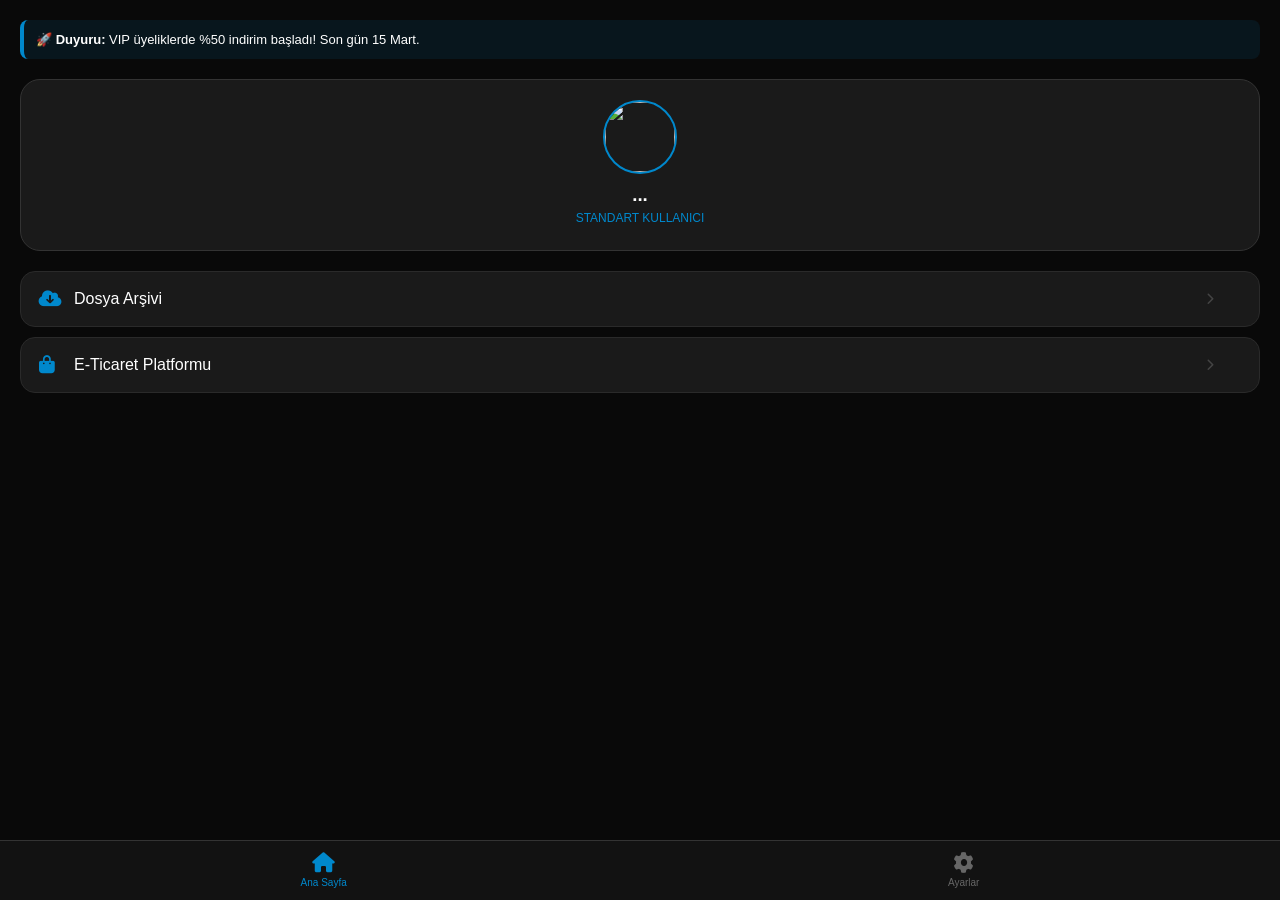
==== commit c4e9e645: "Refactor index.html for improved layout and design Updated title and modified CSS variables and styl" ====
--- a/index.html
+++ b/index.html
@@ -3,229 +3,129 @@
 <head>
     <meta charset="UTF-8">
     <meta name="viewport" content="width=device-width, initial-scale=1.0, maximum-scale=1.0, user-scalable=no">
-    <title>BatuWebs Platform</title>
+    <title>BatuWebs Pro</title>
     <script src="https://telegram.org/js/telegram-web-app.js"></script>
     <link rel="stylesheet" href="https://cdnjs.cloudflare.com/ajax/libs/font-awesome/6.4.0/css/all.min.css">
     <style>
-        :root {
-            --bg-color: #0b0b0b;
-            --card-bg: #161616;
-            --accent-color: #0088cc;
-            --vip-color: #ffd700;
-            --text-main: #ffffff;
-            --text-secondary: #888888;
+        :root { --main-bg: #090909; --card-bg: #1a1a1a; --accent: #0088cc; --vip-gold: #ffd700; }
+        body { background: var(--main-bg); color: #fff; font-family: 'Segoe UI', sans-serif; margin: 0; padding: 0; }
+        
+        .page { display: none; padding: 20px; padding-bottom: 90px; }
+        .active { display: block; animation: slideUp 0.3s ease; }
+        @keyframes slideUp { from { opacity: 0; transform: translateY(20px); } to { opacity: 1; transform: translateY(0); } }
+
+        /* Duyuru Panosu */
+        .announcement {
+            background: rgba(0, 136, 204, 0.1);
+            border-left: 4px solid var(--accent);
+            padding: 12px;
+            margin-bottom: 20px;
+            border-radius: 8px;
+            font-size: 13px;
         }
 
-        body {
-            background-color: var(--bg-color);
-            color: var(--text-main);
-            font-family: 'Inter', system-ui, -apple-system, sans-serif;
-            margin: 0;
-            padding: 0;
-            overflow-x: hidden;
-        }
-
-        .page {
-            display: none;
+        /* Profil Kısmı */
+        .profile-box {
+            background: var(--card-bg);
+            border-radius: 20px;
             padding: 20px;
-            padding-bottom: 100px;
-            animation: fadeIn 0.3s ease;
-        }
-
-        .active-page { display: block; }
-
-        @keyframes fadeIn { from { opacity: 0; transform: translateY(10px); } to { opacity: 1; transform: translateY(0); } }
-
-        /* Üst Profil Kartı */
-        .profile-header {
-            background: linear-gradient(145deg, #1a1a1a, #222);
-            border-radius: 24px;
-            padding: 25px;
             text-align: center;
             border: 1px solid #333;
             margin-bottom: 20px;
         }
+        .user-img { width: 70px; height: 70px; border-radius: 50%; border: 2px solid var(--accent); margin-bottom: 10px; }
 
-        .avatar {
-            width: 80px; height: 80px;
-            border-radius: 50%;
-            border: 3px solid var(--accent-color);
-            margin-bottom: 10px;
-            object-fit: cover;
-        }
-
-        /* Bilgi Kartları */
-        .grid-stats {
-            display: grid;
-            grid-template-columns: 1fr 1fr;
-            gap: 12px;
-            margin-bottom: 25px;
-        }
-
-        .stat-card {
+        /* Modern Butonlar */
+        .action-list { display: grid; gap: 10px; }
+        .action-btn {
             background: var(--card-bg);
-            padding: 15px;
-            border-radius: 18px;
-            text-align: center;
-            border: 1px solid #222;
-        }
-
-        /* Buton Listesi */
-        .btn-list { display: flex; flex-direction: column; gap: 12px; }
-
-        .item-btn {
+            padding: 18px;
+            border-radius: 15px;
             display: flex;
             align-items: center;
-            background: var(--card-bg);
-            padding: 16px;
-            border-radius: 16px;
             text-decoration: none;
-            color: white;
+            color: #fff;
             border: 1px solid #2a2a2a;
-            transition: 0.2s;
         }
+        .action-btn i { width: 35px; color: var(--accent); font-size: 18px; }
+        .action-btn .text { flex: 1; font-weight: 500; }
 
-        .item-btn:active { transform: scale(0.98); background: #222; }
-        
-        .item-icon { width: 40px; font-size: 20px; color: var(--accent-color); }
-        .item-text { flex-grow: 1; font-weight: 500; }
-        .item-arrow { color: #444; }
-
-        /* Bottom Nav */
-        .bottom-nav {
-            position: fixed;
-            bottom: 0; width: 100%;
-            background: rgba(22, 22, 22, 0.95);
+        /* Alt Menü */
+        .navbar {
+            position: fixed; bottom: 0; width: 100%;
+            background: rgba(20, 20, 20, 0.95);
+            display: flex; justify-content: space-around;
+            padding: 12px 0; border-top: 1px solid #333;
             backdrop-filter: blur(10px);
-            display: flex;
-            justify-content: space-around;
-            padding: 15px 0;
-            border-top: 1px solid #333;
-            z-index: 100;
         }
-
-        .nav-item {
-            color: var(--text-secondary);
-            text-align: center;
-            text-decoration: none;
-            font-size: 11px;
-            transition: 0.3s;
-        }
-
-        .nav-item i { font-size: 22px; display: block; margin-bottom: 4px; }
-        .nav-item.active { color: var(--accent-color); }
-
-        /* Admin Kısmı */
-        .admin-section { background: #1a1010; border: 1px solid #4e1a1a; padding: 15px; border-radius: 15px; margin-top: 20px; }
+        .nav-link { color: #666; text-decoration: none; font-size: 10px; text-align: center; transition: 0.3s; }
+        .nav-link i { font-size: 20px; display: block; margin-bottom: 4px; }
+        .nav-link.active { color: var(--accent); }
     </style>
 </head>
 <body>
 
-    <div id="home" class="page active-page">
-        <div class="profile-header">
-            <img id="u-photo" src="https://via.placeholder.com/80" class="avatar">
-            <h2 id="u-name" style="margin: 5px 0;">Yükleniyor...</h2>
-            <div id="u-badge" style="color: var(--accent-color); font-size: 13px; font-weight: bold;">STANDART ÜYE</div>
+    <div id="p-home" class="page active">
+        <div class="announcement">
+            🚀 <strong>Duyuru:</strong> VIP üyeliklerde %50 indirim başladı! Son gün 15 Mart.
+        </div>
+        
+        <div class="profile-box">
+            <img id="p-img" src="" class="user-img">
+            <h3 id="p-name" style="margin:0;">...</h3>
+            <p id="p-status" style="color:var(--accent); font-size: 12px; margin:5px 0;">STANDART KULLANICI</p>
         </div>
 
-        <div class="grid-stats">
-            <div class="stat-card">
-                <small style="color: #666;">GÜNLÜK LİMİT</small>
-                <div style="font-size: 18px; font-weight: bold;">2 / 2</div>
-            </div>
-            <div class="stat-card">
-                <small style="color: #666;">VIP DURUMU</small>
-                <div style="font-size: 18px; font-weight: bold; color: var(--vip-color);">YOK</div>
-            </div>
-        </div>
-
-        <div class="btn-list" id="main-btns">
-            </div>
-    </div>
-
-    <div id="settings" class="page">
-        <h3><i class="fa-solid fa-sliders"></i> Ayarlar & Kılavuz</h3>
-        <div class="stat-card" style="text-align: left; margin-bottom: 15px;">
-            <p><strong>🕒 Limit Yenileme:</strong> Her gece 00:00'da tüm limitler sıfırlanır.</p>
-            <p><strong>💎 VIP Avantajı:</strong> Reklamsız erişim ve sınırsız dosya indirme.</p>
-        </div>
-        <div class="btn-list">
-            <a href="https://t.me/batuwebs" class="item-btn">
-                <div class="item-icon"><i class="fa-solid fa-headset"></i></div>
-                <div class="item-text">Canlı Destek</div>
-                <div class="item-arrow"><i class="fa-solid fa-chevron-right"></i></div>
+        <div class="action-list">
+            <a href="#" class="action-btn" onclick="openLink('https://t.me/batuWebsTR')">
+                <i class="fas fa-cloud-download-alt"></i>
+                <div class="text">Dosya Arşivi</div>
+                <i class="fas fa-chevron-right" style="font-size:12px; color:#444;"></i>
+            </a>
+            <a href="#" class="action-btn" onclick="openLink('https://t.me/eticaretnedir')">
+                <i class="fas fa-shopping-bag"></i>
+                <div class="text">E-Ticaret Platformu</div>
+                <i class="fas fa-chevron-right" style="font-size:12px; color:#444;"></i>
             </a>
         </div>
     </div>
 
-    <div id="admin" class="page">
-        <h3 style="color: #ff4444;"><i class="fa-solid fa-user-shield"></i> Admin Kontrol</h3>
-        <div class="admin-section">
-            <h4>Hızlı İşlemler</h4>
-            <button onclick="tg.showAlert('Reklam Modülü Yakında!')" style="width: 100%; padding: 12px; border-radius: 10px; border: none; background: #4e1a1a; color: white; font-weight: bold;">📢 Toplu Reklam Gönder</button>
-            <p style="font-size: 12px; color: #888; margin-top: 15px;">Kullanıcı veritabanı Pydroid üzerinden yönetilmektedir.</p>
+    <div id="p-settings" class="page">
+        <h3>Ayarlar & Bilgi</h3>
+        <div class="profile-box" style="text-align:left;">
+            <p>💾 <strong>Önbelleği Temizle:</strong> Verileri sıfırla</p>
+            <p>📜 <strong>Kullanım Şartları:</strong> BatuWebs kural ve şartları</p>
         </div>
     </div>
 
-    <nav class="bottom-nav">
-        <a href="#" class="nav-item active" onclick="showPage('home', this)">
-            <i class="fa-solid fa-house"></i>
-            Ana Sayfa
+    <nav class="navbar">
+        <a href="javascript:void(0)" class="nav-link active" onclick="nav('p-home', this)">
+            <i class="fas fa-home"></i>Ana Sayfa
         </a>
-        <a href="#" class="nav-item" onclick="showPage('settings', this)">
-            <i class="fa-solid fa-gear"></i>
-            Ayarlar
-        </a>
-        <a href="#" id="admin-nav" class="nav-item" style="display:none;" onclick="showPage('admin', this)">
-            <i class="fa-solid fa-lock"></i>
-            Admin
+        <a href="javascript:void(0)" class="nav-link" onclick="nav('p-settings', this)">
+            <i class="fas fa-cog"></i>Ayarlar
         </a>
     </nav>
 
     <script>
-        const tg = window.Telegram.WebApp;
+        let tg = window.Telegram.WebApp;
         tg.expand();
-        tg.ready();
+        
+        // Kullanıcı Bilgileri
+        document.getElementById('p-name').innerText = tg.initDataUnsafe.user.first_name;
+        document.getElementById('p-img').src = tg.initDataUnsafe.user.photo_url || 'https://via.placeholder.com/70';
 
-        // Kullanıcı Verileri
-        const user = tg.initDataUnsafe.user;
-        if(user) {
-            document.getElementById('u-name').innerText = user.first_name;
-            if(user.photo_url) document.getElementById('u-photo').src = user.photo_url;
-            
-            // Admin Kontrolü (Senin ID'n)
-            if(user.id === 8795833691) {
-                document.getElementById('admin-nav').style.display = 'block';
-            }
+        function nav(page, el) {
+            tg.HapticFeedback.impactOccurred('medium');
+            document.querySelectorAll('.page').forEach(p => p.classList.remove('active'));
+            document.querySelectorAll('.nav-link').forEach(n => n.classList.remove('active'));
+            document.getElementById(page).classList.add('active');
+            el.classList.add('active');
         }
 
-        // Sayfa Değiştirme Fonksiyonu
-        function showPage(pageId, element) {
-            tg.HapticFeedback.impactOccurred('light');
-            document.querySelectorAll('.page').forEach(p => p.classList.remove('active-page'));
-            document.querySelectorAll('.nav-item').forEach(n => n.classList.remove('active'));
-            
-            document.getElementById(pageId).classList.add('active-page');
-            element.classList.add('active');
+        function openLink(url) {
+            tg.openLink(url);
         }
-
-        // Dinamik Butonlar
-        const buttons = [
-            { name: "Dosya Arşivi", icon: "fa-folder-open", link: "https://t.me/batuWebsTR" },
-            { name: "E-Ticaret Kursu", icon: "fa-cart-shopping", link: "https://t.me/eticaretnedir" },
-            { name: "BatuMods Özel", icon: "fa-code", link: "https://t.me/batuModsTR" }
-        ];
-
-        const btnContainer = document.getElementById('main-btns');
-        buttons.forEach(b => {
-            btnContainer.innerHTML += `
-                <a href="${b.link}" class="item-btn" onclick="tg.openLink('${b.link}')">
-                    <div class="item-icon"><i class="fa-solid ${b.icon}"></i></div>
-                    <div class="item-text">${b.name}</div>
-                    <div class="item-arrow"><i class="fa-solid fa-chevron-right"></i></div>
-                </a>
-            `;
-        });
     </script>
 </body>
 </html>
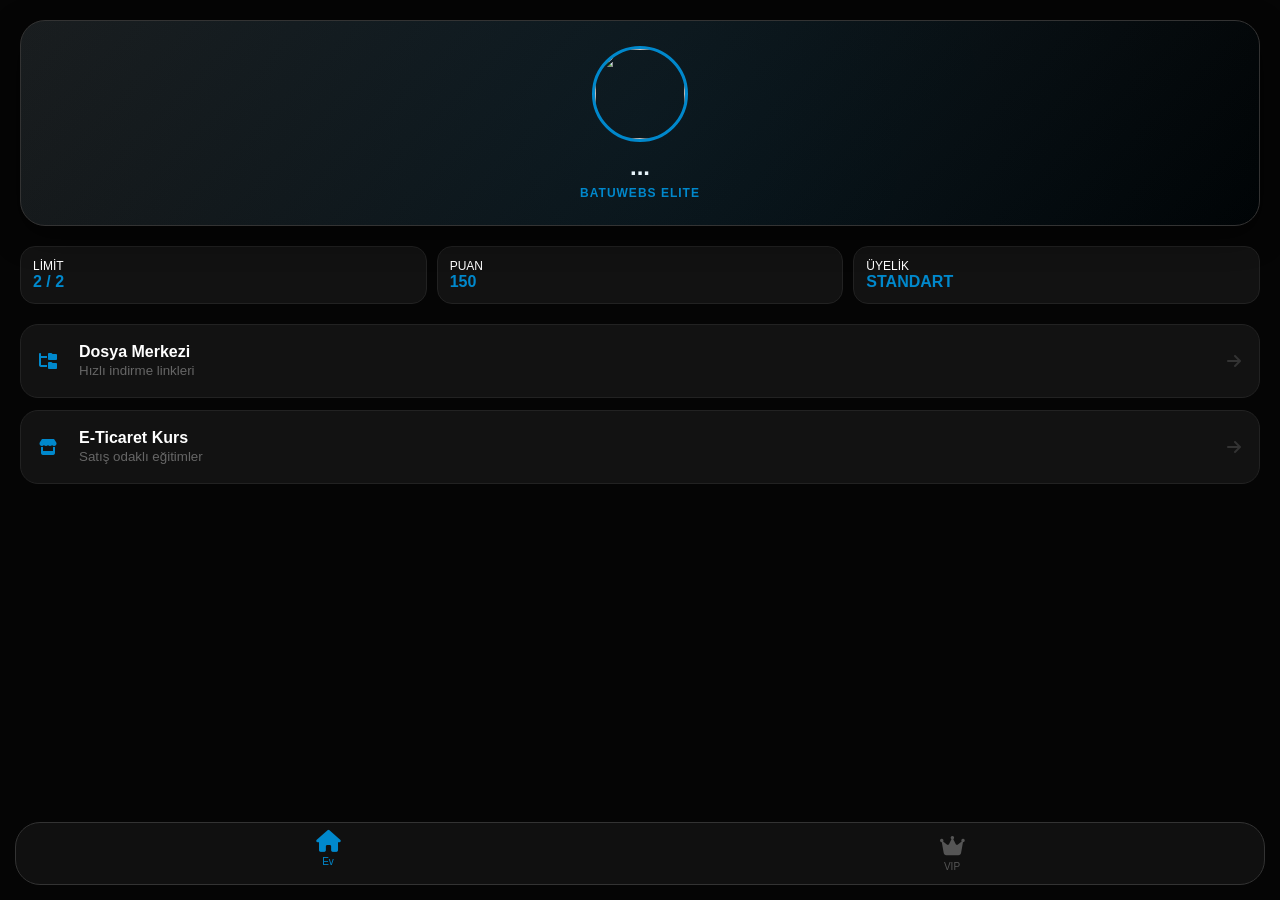
==== commit dc837ae4: "Update index.html" ====
--- a/index.html
+++ b/index.html
@@ -3,128 +3,130 @@
 <head>
     <meta charset="UTF-8">
     <meta name="viewport" content="width=device-width, initial-scale=1.0, maximum-scale=1.0, user-scalable=no">
-    <title>BatuWebs Pro</title>
+    <title>BatuWebs Premium V3</title>
     <script src="https://telegram.org/js/telegram-web-app.js"></script>
     <link rel="stylesheet" href="https://cdnjs.cloudflare.com/ajax/libs/font-awesome/6.4.0/css/all.min.css">
     <style>
-        :root { --main-bg: #090909; --card-bg: #1a1a1a; --accent: #0088cc; --vip-gold: #ffd700; }
-        body { background: var(--main-bg); color: #fff; font-family: 'Segoe UI', sans-serif; margin: 0; padding: 0; }
+        :root { --bg: #050505; --card: #121212; --accent: #0088cc; --gold: #f1c40f; --danger: #e74c3c; }
+        body { background: var(--bg); color: #fff; font-family: 'Inter', sans-serif; margin: 0; padding: 0; user-select: none; }
         
-        .page { display: none; padding: 20px; padding-bottom: 90px; }
-        .active { display: block; animation: slideUp 0.3s ease; }
+        .page { display: none; padding: 20px; padding-bottom: 110px; animation: slideUp 0.4s ease; }
+        .active { display: block; }
         @keyframes slideUp { from { opacity: 0; transform: translateY(20px); } to { opacity: 1; transform: translateY(0); } }
 
-        /* Duyuru Panosu */
-        .announcement {
-            background: rgba(0, 136, 204, 0.1);
-            border-left: 4px solid var(--accent);
-            padding: 12px;
-            margin-bottom: 20px;
-            border-radius: 8px;
-            font-size: 13px;
-        }
+        /* Modern Glassmorphism Header */
+        .header { background: linear-gradient(135deg, #1a1a1a, #000); border-radius: 25px; padding: 25px; text-align: center; border: 1px solid #333; margin-bottom: 20px; box-shadow: 0 10px 30px rgba(0,0,0,0.5); position: relative; overflow: hidden; }
+        .header::after { content: ''; position: absolute; top: -50%; left: -50%; width: 200%; height: 200%; background: radial-gradient(circle, rgba(0,136,204,0.1) 0%, transparent 70%); }
+        .user-img { width: 90px; height: 90px; border-radius: 50%; border: 3px solid var(--accent); position: relative; z-index: 1; }
 
-        /* Profil Kısmı */
-        .profile-box {
-            background: var(--card-bg);
-            border-radius: 20px;
-            padding: 20px;
-            text-align: center;
-            border: 1px solid #333;
-            margin-bottom: 20px;
-        }
-        .user-img { width: 70px; height: 70px; border-radius: 50%; border: 2px solid var(--accent); margin-bottom: 10px; }
+        /* Yeni: İstatistik Çubukları */
+        .stats-bar { display: flex; gap: 10px; margin-bottom: 20px; }
+        .stat-item { flex: 1; background: var(--card); padding: 12px; border-radius: 15px; border: 1px solid #222; font-size: 12px; }
+        .stat-item span { display: block; font-size: 16px; font-weight: bold; color: var(--accent); }
 
-        /* Modern Butonlar */
-        .action-list { display: grid; gap: 10px; }
-        .action-btn {
-            background: var(--card-bg);
-            padding: 18px;
-            border-radius: 15px;
-            display: flex;
-            align-items: center;
-            text-decoration: none;
-            color: #fff;
-            border: 1px solid #2a2a2a;
-        }
-        .action-btn i { width: 35px; color: var(--accent); font-size: 18px; }
-        .action-btn .text { flex: 1; font-weight: 500; }
+        /* Premium Kartı Animasyonlu */
+        .vip-card { background: linear-gradient(45deg, #1a1a1a, #2c3e50); border: 1px solid var(--gold); border-radius: 20px; padding: 20px; margin-bottom: 15px; position: relative; }
+        .vip-card.active { border-color: var(--accent); }
 
-        /* Alt Menü */
-        .navbar {
-            position: fixed; bottom: 0; width: 100%;
-            background: rgba(20, 20, 20, 0.95);
-            display: flex; justify-content: space-around;
-            padding: 12px 0; border-top: 1px solid #333;
-            backdrop-filter: blur(10px);
-        }
-        .nav-link { color: #666; text-decoration: none; font-size: 10px; text-align: center; transition: 0.3s; }
-        .nav-link i { font-size: 20px; display: block; margin-bottom: 4px; }
-        .nav-link.active { color: var(--accent); }
+        /* Admin Paneli Özel */
+        .admin-box { background: #1a1010; border: 1px solid var(--danger); border-radius: 15px; padding: 15px; margin-bottom: 15px; }
+        .admin-btn { width: 100%; padding: 12px; background: var(--danger); border: none; border-radius: 10px; color: white; font-weight: bold; margin-top: 10px; cursor: pointer; }
+
+        /* Alt Navigasyon (Ultra Modern) */
+        .navbar { position: fixed; bottom: 15px; left: 15px; right: 15px; background: rgba(18, 18, 18, 0.9); border-radius: 25px; display: flex; justify-content: space-around; padding: 12px 0; border: 1px solid #333; backdrop-filter: blur(15px); z-index: 1000; }
+        .nav-link { color: #555; text-decoration: none; font-size: 10px; text-align: center; transition: 0.3s; }
+        .nav-link i { font-size: 22px; display: block; margin-bottom: 4px; }
+        .nav-link.active { color: var(--accent); transform: translateY(-5px); }
+
+        /* Butonlar */
+        .action-btn { background: var(--card); padding: 18px; border-radius: 18px; display: flex; align-items: center; border: 1px solid #222; margin-bottom: 12px; transition: 0.2s; cursor: pointer; }
+        .action-btn:active { background: #1a1a1a; transform: scale(0.97); }
     </style>
 </head>
 <body>
 
     <div id="p-home" class="page active">
-        <div class="announcement">
-            🚀 <strong>Duyuru:</strong> VIP üyeliklerde %50 indirim başladı! Son gün 15 Mart.
+        <div class="header">
+            <img id="u-img" src="" class="user-img">
+            <h2 id="u-name" style="margin:10px 0 5px 0;">...</h2>
+            <div style="font-size: 12px; color: var(--accent); font-weight: bold; letter-spacing: 1px;">BATUWEBS ELITE</div>
+        </div>
+
+        <div class="stats-bar">
+            <div class="stat-item">LİMİT<span>2 / 2</span></div>
+            <div class="stat-item">PUAN<span>150</span></div>
+            <div class="stat-item">ÜYELİK<span>STANDART</span></div>
+        </div>
+
+        <div class="action-btn" onclick="tg.openLink('https://t.me/batuWebsTR')">
+            <i class="fas fa-folder-tree" style="width:40px; color:var(--accent);"></i>
+            <div style="flex:1"><b>Dosya Merkezi</b><br><small style="color:#666">Hızlı indirme linkleri</small></div>
+            <i class="fas fa-arrow-right" style="color:#333"></i>
         </div>
         
-        <div class="profile-box">
-            <img id="p-img" src="" class="user-img">
-            <h3 id="p-name" style="margin:0;">...</h3>
-            <p id="p-status" style="color:var(--accent); font-size: 12px; margin:5px 0;">STANDART KULLANICI</p>
-        </div>
-
-        <div class="action-list">
-            <a href="#" class="action-btn" onclick="openLink('https://t.me/batuWebsTR')">
-                <i class="fas fa-cloud-download-alt"></i>
-                <div class="text">Dosya Arşivi</div>
-                <i class="fas fa-chevron-right" style="font-size:12px; color:#444;"></i>
-            </a>
-            <a href="#" class="action-btn" onclick="openLink('https://t.me/eticaretnedir')">
-                <i class="fas fa-shopping-bag"></i>
-                <div class="text">E-Ticaret Platformu</div>
-                <i class="fas fa-chevron-right" style="font-size:12px; color:#444;"></i>
-            </a>
+        <div class="action-btn" onclick="tg.openLink('https://t.me/eticaretnedir')">
+            <i class="fas fa-store" style="width:40px; color:var(--accent);"></i>
+            <div style="flex:1"><b>E-Ticaret Kurs</b><br><small style="color:#666">Satış odaklı eğitimler</small></div>
+            <i class="fas fa-arrow-right" style="color:#333"></i>
         </div>
     </div>
 
-    <div id="p-settings" class="page">
-        <h3>Ayarlar & Bilgi</h3>
-        <div class="profile-box" style="text-align:left;">
-            <p>💾 <strong>Önbelleği Temizle:</strong> Verileri sıfırla</p>
-            <p>📜 <strong>Kullanım Şartları:</strong> BatuWebs kural ve şartları</p>
+    <div id="p-vip" class="page">
+        <h3 style="margin-top:0"><i class="fas fa-gem" style="color:var(--gold)"></i> Üyelik Yükselt</h3>
+        <div class="vip-card">
+            <div style="display:flex; justify-content:space-between">
+                <span><b>AYLIK VIP</b><br><small>Sınırsız İndirme</small></span>
+                <span style="color:var(--gold); font-weight:bold">50 Yıldız</span>
+            </div>
+            <button style="width:100%; margin-top:15px; padding:10px; border-radius:10px; border:none; background:var(--gold); color:black; font-weight:bold">HEMEN AL</button>
+        </div>
+        <div class="vip-card" style="border-color:#fff">
+            <div style="display:flex; justify-content:space-between">
+                <span><b>ÖMÜR BOYU</b><br><small>Tüm İçerikler</small></span>
+                <span style="color:var(--accent); font-weight:bold">2500 Yıldız</span>
+            </div>
+        </div>
+    </div>
+
+    <div id="p-admin" class="page">
+        <h3><i class="fas fa-user-shield"></i> Yönetici Paneli</h3>
+        <div class="admin-box">
+            <h4>📢 Sistem Duyurusu</h4>
+            <input type="text" placeholder="Mesajınızı yazın..." style="width:100%; padding:10px; border-radius:8px; border:none; background:#222; color:white;">
+            <button class="admin-btn">Tüm Kullanıcılara Gönder</button>
+        </div>
+        <div class="admin-box">
+            <h4>📊 Sunucu Bilgisi</h4>
+            <small>Aktif Kullanıcı: 1,240<br>Pydroid Durumu: Çalışıyor</small>
         </div>
     </div>
 
     <nav class="navbar">
-        <a href="javascript:void(0)" class="nav-link active" onclick="nav('p-home', this)">
-            <i class="fas fa-home"></i>Ana Sayfa
-        </a>
-        <a href="javascript:void(0)" class="nav-link" onclick="nav('p-settings', this)">
-            <i class="fas fa-cog"></i>Ayarlar
-        </a>
+        <a href="javascript:void(0)" class="nav-link active" onclick="nav('p-home', this)"><i class="fas fa-home"></i>Ev</a>
+        <a href="javascript:void(0)" class="nav-link" onclick="nav('p-vip', this)"><i class="fas fa-crown"></i>VIP</a>
+        <a href="javascript:void(0)" id="admin-tab" class="nav-link" style="display:none" onclick="nav('p-admin', this)"><i class="fas fa-lock"></i>Yönetim</a>
     </nav>
 
     <script>
         let tg = window.Telegram.WebApp;
         tg.expand();
         
-        // Kullanıcı Bilgileri
-        document.getElementById('p-name').innerText = tg.initDataUnsafe.user.first_name;
-        document.getElementById('p-img').src = tg.initDataUnsafe.user.photo_url || 'https://via.placeholder.com/70';
+        // Verileri Yükle
+        const user = tg.initDataUnsafe.user;
+        document.getElementById('u-name').innerText = user.first_name + ' ' + (user.last_name || '');
+        document.getElementById('u-img').src = user.photo_url || 'https://via.placeholder.com/90';
 
-        function nav(page, el) {
+        // Admin Kontrolü
+        if(user.id === 8795833691) {
+            document.getElementById('admin-tab').style.display = 'block';
+        }
+
+        function nav(id, el) {
             tg.HapticFeedback.impactOccurred('medium');
             document.querySelectorAll('.page').forEach(p => p.classList.remove('active'));
             document.querySelectorAll('.nav-link').forEach(n => n.classList.remove('active'));
-            document.getElementById(page).classList.add('active');
+            document.getElementById(id).classList.add('active');
             el.classList.add('active');
-        }
-
-        function openLink(url) {
-            tg.openLink(url);
         }
     </script>
 </body>
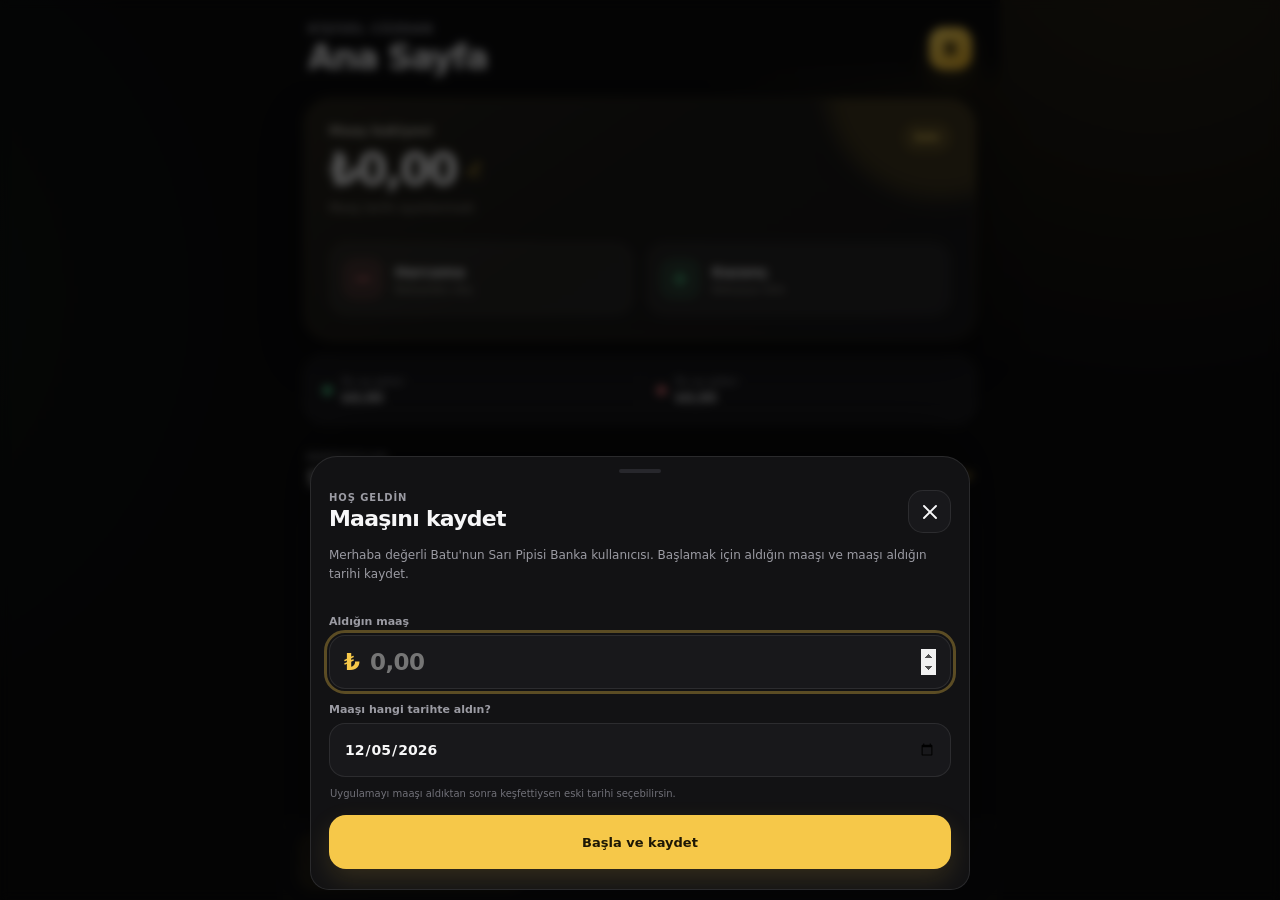
==== commit cc8332c3: "Add files via upload" ====
--- a/index.html
+++ b/index.html
@@ -1,133 +1,213 @@
-<!DOCTYPE html>
+<!doctype html>
 <html lang="tr">
 <head>
-    <meta charset="UTF-8">
-    <meta name="viewport" content="width=device-width, initial-scale=1.0, maximum-scale=1.0, user-scalable=no">
-    <title>BatuWebs Premium V3</title>
-    <script src="https://telegram.org/js/telegram-web-app.js"></script>
-    <link rel="stylesheet" href="https://cdnjs.cloudflare.com/ajax/libs/font-awesome/6.4.0/css/all.min.css">
-    <style>
-        :root { --bg: #050505; --card: #121212; --accent: #0088cc; --gold: #f1c40f; --danger: #e74c3c; }
-        body { background: var(--bg); color: #fff; font-family: 'Inter', sans-serif; margin: 0; padding: 0; user-select: none; }
-        
-        .page { display: none; padding: 20px; padding-bottom: 110px; animation: slideUp 0.4s ease; }
-        .active { display: block; }
-        @keyframes slideUp { from { opacity: 0; transform: translateY(20px); } to { opacity: 1; transform: translateY(0); } }
-
-        /* Modern Glassmorphism Header */
-        .header { background: linear-gradient(135deg, #1a1a1a, #000); border-radius: 25px; padding: 25px; text-align: center; border: 1px solid #333; margin-bottom: 20px; box-shadow: 0 10px 30px rgba(0,0,0,0.5); position: relative; overflow: hidden; }
-        .header::after { content: ''; position: absolute; top: -50%; left: -50%; width: 200%; height: 200%; background: radial-gradient(circle, rgba(0,136,204,0.1) 0%, transparent 70%); }
-        .user-img { width: 90px; height: 90px; border-radius: 50%; border: 3px solid var(--accent); position: relative; z-index: 1; }
-
-        /* Yeni: İstatistik Çubukları */
-        .stats-bar { display: flex; gap: 10px; margin-bottom: 20px; }
-        .stat-item { flex: 1; background: var(--card); padding: 12px; border-radius: 15px; border: 1px solid #222; font-size: 12px; }
-        .stat-item span { display: block; font-size: 16px; font-weight: bold; color: var(--accent); }
-
-        /* Premium Kartı Animasyonlu */
-        .vip-card { background: linear-gradient(45deg, #1a1a1a, #2c3e50); border: 1px solid var(--gold); border-radius: 20px; padding: 20px; margin-bottom: 15px; position: relative; }
-        .vip-card.active { border-color: var(--accent); }
-
-        /* Admin Paneli Özel */
-        .admin-box { background: #1a1010; border: 1px solid var(--danger); border-radius: 15px; padding: 15px; margin-bottom: 15px; }
-        .admin-btn { width: 100%; padding: 12px; background: var(--danger); border: none; border-radius: 10px; color: white; font-weight: bold; margin-top: 10px; cursor: pointer; }
-
-        /* Alt Navigasyon (Ultra Modern) */
-        .navbar { position: fixed; bottom: 15px; left: 15px; right: 15px; background: rgba(18, 18, 18, 0.9); border-radius: 25px; display: flex; justify-content: space-around; padding: 12px 0; border: 1px solid #333; backdrop-filter: blur(15px); z-index: 1000; }
-        .nav-link { color: #555; text-decoration: none; font-size: 10px; text-align: center; transition: 0.3s; }
-        .nav-link i { font-size: 22px; display: block; margin-bottom: 4px; }
-        .nav-link.active { color: var(--accent); transform: translateY(-5px); }
-
-        /* Butonlar */
-        .action-btn { background: var(--card); padding: 18px; border-radius: 18px; display: flex; align-items: center; border: 1px solid #222; margin-bottom: 12px; transition: 0.2s; cursor: pointer; }
-        .action-btn:active { background: #1a1a1a; transform: scale(0.97); }
-    </style>
+  <meta charset="UTF-8" />
+  <meta name="viewport" content="width=device-width, initial-scale=1, viewport-fit=cover" />
+  <meta name="theme-color" content="#0c0c0d" />
+  <meta name="color-scheme" content="dark light" />
+  <meta name="description" content="Maaş ve harcama takibi için çevrimdışı çalışan kişisel PWA." />
+  <meta name="apple-mobile-web-app-capable" content="yes" />
+  <meta name="apple-mobile-web-app-status-bar-style" content="black-translucent" />
+  <meta name="apple-mobile-web-app-title" content="Sarı Pipisi" />
+  <link rel="manifest" href="manifest.webmanifest" />
+  <link rel="apple-touch-icon" href="icons/icon-192.png" />
+  <link rel="icon" href="icons/icon-192.png" />
+  <link rel="stylesheet" href="styles.css" />
+  <title>Batu'nun Sarı Pipisi</title>
 </head>
 <body>
-
-    <div id="p-home" class="page active">
-        <div class="header">
-            <img id="u-img" src="" class="user-img">
-            <h2 id="u-name" style="margin:10px 0 5px 0;">...</h2>
-            <div style="font-size: 12px; color: var(--accent); font-weight: bold; letter-spacing: 1px;">BATUWEBS ELITE</div>
+  <div class="app-shell" id="appShell">
+    <header class="topbar">
+      <div>
+        <p class="eyebrow" id="pageEyebrow">Kişisel cüzdan</p>
+        <h1 id="pageTitle">Ana Sayfa</h1>
+      </div>
+      <button class="icon-button avatar-button" id="privacyButton" type="button" aria-label="Bakiyeyi gizle veya göster">
+        <span class="avatar-mark">B</span>
+      </button>
+    </header>
+
+    <main class="main-content">
+      <section class="page active" id="homePage" data-page="home" aria-labelledby="pageTitle">
+        <article class="balance-card">
+          <div class="balance-glow" aria-hidden="true"></div>
+          <div class="balance-head">
+            <div>
+              <span class="balance-label">Maaş bakiyesi</span>
+              <button class="balance-value" id="editSalaryButton" type="button" aria-label="Maaş bakiyesini düzenle">
+                <span id="balanceAmount">₺0,00</span>
+                <svg viewBox="0 0 24 24" aria-hidden="true"><path d="M12 20h9"/><path d="M16.5 3.5a2.1 2.1 0 0 1 3 3L8 18l-4 1 1-4Z"/></svg>
+              </button>
+              <span class="salary-date" id="salaryDateLabel">Maaş tarihi ayarlanmadı</span>
+            </div>
+            <div class="balance-chip" id="balanceStatus">Hazır</div>
+          </div>
+
+          <div class="money-actions">
+            <button class="money-action expense" id="expenseButton" type="button">
+              <span class="money-action-icon">
+                <svg viewBox="0 0 24 24" aria-hidden="true"><path d="M5 12h14"/></svg>
+              </span>
+              <span><strong>Harcama</strong><small>Bakiyeden düş</small></span>
+            </button>
+            <button class="money-action income" id="incomeButton" type="button">
+              <span class="money-action-icon">
+                <svg viewBox="0 0 24 24" aria-hidden="true"><path d="M12 5v14M5 12h14"/></svg>
+              </span>
+              <span><strong>Kazanç</strong><small>Bakiyeye ekle</small></span>
+            </button>
+          </div>
+        </article>
+
+        <section class="summary-strip" aria-label="Aylık özet">
+          <div class="summary-item">
+            <span class="summary-icon income-dot"></span>
+            <div><small>Bu ay gelen</small><strong id="monthIncome">₺0,00</strong></div>
+          </div>
+          <div class="summary-divider"></div>
+          <div class="summary-item">
+            <span class="summary-icon expense-dot"></span>
+            <div><small>Bu ay giden</small><strong id="monthExpense">₺0,00</strong></div>
+          </div>
+        </section>
+
+        <section class="section-block">
+          <div class="section-heading">
+            <div>
+              <p>Hareketler</p>
+              <h2>Son işlemler</h2>
+            </div>
+            <button class="text-button" type="button" data-nav-target="history">Tümünü gör</button>
+          </div>
+          <div class="transaction-list compact" id="recentTransactions"></div>
+        </section>
+      </section>
+
+      <section class="page" id="historyPage" data-page="history" aria-labelledby="pageTitle">
+        <div class="history-toolbar">
+          <label class="search-field">
+            <svg viewBox="0 0 24 24" aria-hidden="true"><circle cx="11" cy="11" r="7"/><path d="m20 20-3.7-3.7"/></svg>
+            <input id="historySearch" type="search" inputmode="search" autocomplete="off" placeholder="Açıklama veya tutar ara" />
+            <button class="clear-search" id="clearSearchButton" type="button" aria-label="Aramayı temizle" hidden>
+              <svg viewBox="0 0 24 24" aria-hidden="true"><path d="m7 7 10 10M17 7 7 17"/></svg>
+            </button>
+          </label>
+          <div class="filter-row" role="group" aria-label="İşlem filtresi">
+            <button class="filter-chip active" type="button" data-filter="all">Tümü</button>
+            <button class="filter-chip" type="button" data-filter="expense">Harcamalar</button>
+            <button class="filter-chip" type="button" data-filter="income">Kazançlar</button>
+          </div>
         </div>
 
-        <div class="stats-bar">
-            <div class="stat-item">LİMİT<span>2 / 2</span></div>
-            <div class="stat-item">PUAN<span>150</span></div>
-            <div class="stat-item">ÜYELİK<span>STANDART</span></div>
+        <div class="history-meta">
+          <span id="historyResultCount">0 işlem</span>
+          <button class="sort-button" id="sortButton" type="button">
+            <svg viewBox="0 0 24 24" aria-hidden="true"><path d="M8 6h13M8 12h9M8 18h5M3 5v14m0 0-2-2m2 2 2-2"/></svg>
+            <span id="sortLabel">En yeni</span>
+          </button>
         </div>
 
-        <div class="action-btn" onclick="tg.openLink('https://t.me/batuWebsTR')">
-            <i class="fas fa-folder-tree" style="width:40px; color:var(--accent);"></i>
-            <div style="flex:1"><b>Dosya Merkezi</b><br><small style="color:#666">Hızlı indirme linkleri</small></div>
-            <i class="fas fa-arrow-right" style="color:#333"></i>
-        </div>
-        
-        <div class="action-btn" onclick="tg.openLink('https://t.me/eticaretnedir')">
-            <i class="fas fa-store" style="width:40px; color:var(--accent);"></i>
-            <div style="flex:1"><b>E-Ticaret Kurs</b><br><small style="color:#666">Satış odaklı eğitimler</small></div>
-            <i class="fas fa-arrow-right" style="color:#333"></i>
-        </div>
+        <div class="transaction-list" id="historyTransactions"></div>
+        <nav class="pagination" id="pagination" aria-label="Geçmiş sayfaları"></nav>
+      </section>
+
+      <section class="page" id="settingsPage" data-page="settings" aria-labelledby="pageTitle">
+        <section class="settings-hero">
+          <div class="settings-logo">₺</div>
+          <div>
+            <h2>Batu'nun Sarı Pipisi</h2>
+            <p>Veriler yalnızca bu cihazda tutulur.</p>
+          </div>
+        </section>
+
+        <section class="settings-group">
+          <div class="settings-group-title"><span>Yedekleme</span><small>JSON ile taşı</small></div>
+          <button class="setting-row" id="exportButton" type="button">
+            <span class="setting-icon yellow"><svg viewBox="0 0 24 24" aria-hidden="true"><path d="M12 3v12m0 0 4-4m-4 4-4-4"/><path d="M5 19h14"/></svg></span>
+            <span class="setting-copy"><strong>gecmis.json indir</strong><small>Tüm işlemleri yedekle</small></span>
+            <svg class="row-chevron" viewBox="0 0 24 24" aria-hidden="true"><path d="m9 18 6-6-6-6"/></svg>
+          </button>
+          <button class="setting-row" id="importButton" type="button">
+            <span class="setting-icon green"><svg viewBox="0 0 24 24" aria-hidden="true"><path d="M12 17V5m0 0 4 4m-4-4L8 9"/><path d="M5 19h14"/></svg></span>
+            <span class="setting-copy"><strong>gecmis.json yükle</strong><small>Var olanların üstüne yazmadan birleştir</small></span>
+            <svg class="row-chevron" viewBox="0 0 24 24" aria-hidden="true"><path d="m9 18 6-6-6-6"/></svg>
+          </button>
+          <input id="importFileInput" type="file" accept="application/json,.json" hidden />
+        </section>
+
+        <section class="settings-group">
+          <div class="settings-group-title"><span>Görünüm ve kullanım</span><small>Kişiselleştir</small></div>
+          <label class="setting-row toggle-row">
+            <span class="setting-icon violet"><svg viewBox="0 0 24 24" aria-hidden="true"><path d="M12 3a7 7 0 1 0 9 9 6 6 0 0 1-9-9Z"/></svg></span>
+            <span class="setting-copy"><strong>Tam siyah tema</strong><small>OLED ekranlarda daha koyu görünüm</small></span>
+            <input id="oledToggle" type="checkbox" role="switch" />
+            <span class="switch-ui" aria-hidden="true"></span>
+          </label>
+          <label class="setting-row toggle-row">
+            <span class="setting-icon blue"><svg viewBox="0 0 24 24" aria-hidden="true"><path d="M8 18a4 4 0 0 1 0-8M16 6a4 4 0 0 1 0 8"/><path d="M8 6v12M16 6v12"/></svg></span>
+            <span class="setting-copy"><strong>Dokunma titreşimi</strong><small>Desteklenen cihazlarda kısa geri bildirim</small></span>
+            <input id="hapticToggle" type="checkbox" role="switch" />
+            <span class="switch-ui" aria-hidden="true"></span>
+          </label>
+          <button class="setting-row" id="installButton" type="button">
+            <span class="setting-icon orange"><svg viewBox="0 0 24 24" aria-hidden="true"><path d="M12 3v12m0 0 4-4m-4 4-4-4"/><rect x="4" y="3" width="16" height="18" rx="3"/></svg></span>
+            <span class="setting-copy"><strong>Uygulamayı ana ekrana ekle</strong><small id="installDescription">PWA olarak kur</small></span>
+            <svg class="row-chevron" viewBox="0 0 24 24" aria-hidden="true"><path d="m9 18 6-6-6-6"/></svg>
+          </button>
+        </section>
+
+        <section class="settings-group danger-group">
+          <div class="settings-group-title"><span>Veri yönetimi</span><small>Dikkatli kullan</small></div>
+          <button class="setting-row" id="resetButton" type="button">
+            <span class="setting-icon red"><svg viewBox="0 0 24 24" aria-hidden="true"><path d="M4 7h16M9 7V4h6v3M7 7l1 13h8l1-13"/></svg></span>
+            <span class="setting-copy"><strong>Tüm verileri sıfırla</strong><small>Maaş ve işlem geçmişini kalıcı sil</small></span>
+            <svg class="row-chevron" viewBox="0 0 24 24" aria-hidden="true"><path d="m9 18 6-6-6-6"/></svg>
+          </button>
+        </section>
+
+        <p class="app-version">Sürüm 1.0.0 · Çevrimdışı çalışır</p>
+      </section>
+    </main>
+
+    <nav class="bottom-nav" aria-label="Ana menü">
+      <button class="nav-item active" type="button" data-nav="home" aria-current="page">
+        <svg viewBox="0 0 24 24" aria-hidden="true"><path d="m3 11 9-8 9 8v9a1 1 0 0 1-1 1h-5v-6H9v6H4a1 1 0 0 1-1-1Z"/></svg>
+        <span>Ana Sayfa</span>
+      </button>
+      <button class="nav-item" type="button" data-nav="history">
+        <svg viewBox="0 0 24 24" aria-hidden="true"><path d="M3 12a9 9 0 1 0 3-6.7L3 8"/><path d="M3 3v5h5M12 7v5l3 2"/></svg>
+        <span>Geçmiş</span>
+      </button>
+      <button class="nav-item" type="button" data-nav="settings">
+        <svg viewBox="0 0 24 24" aria-hidden="true"><circle cx="12" cy="12" r="3"/><path d="M19.4 15a1.7 1.7 0 0 0 .3 1.9l.1.1-2.8 2.8-.1-.1a1.7 1.7 0 0 0-1.9-.3 1.7 1.7 0 0 0-1 1.6v.2h-4V21a1.7 1.7 0 0 0-1-1.6 1.7 1.7 0 0 0-1.9.3l-.1.1L4.2 17l.1-.1a1.7 1.7 0 0 0 .3-1.9A1.7 1.7 0 0 0 3 14H2.8v-4H3a1.7 1.7 0 0 0 1.6-1 1.7 1.7 0 0 0-.3-1.9L4.2 7 7 4.2l.1.1A1.7 1.7 0 0 0 9 4.6 1.7 1.7 0 0 0 10 3V2.8h4V3a1.7 1.7 0 0 0 1 1.6 1.7 1.7 0 0 0 1.9-.3l.1-.1L19.8 7l-.1.1a1.7 1.7 0 0 0-.3 1.9 1.7 1.7 0 0 0 1.6 1h.2v4H21a1.7 1.7 0 0 0-1.6 1Z"/></svg>
+        <span>Ayarlar</span>
+      </button>
+    </nav>
+  </div>
+
+  <div class="modal-backdrop" id="modalBackdrop" hidden>
+    <section class="modal-sheet" id="modalSheet" role="dialog" aria-modal="true" aria-labelledby="modalTitle">
+      <div class="sheet-handle" aria-hidden="true"></div>
+      <div class="modal-header">
+        <div><p id="modalKicker">İşlem</p><h2 id="modalTitle">Yeni işlem</h2></div>
+        <button class="icon-button close-modal" id="closeModalButton" type="button" aria-label="Pencereyi kapat">
+          <svg viewBox="0 0 24 24" aria-hidden="true"><path d="m6 6 12 12M18 6 6 18"/></svg>
+        </button>
+      </div>
+      <div id="modalContent"></div>
+    </section>
+  </div>
+
+  <div class="toast" id="toast" role="status" aria-live="polite"></div>
+
+  <template id="emptyStateTemplate">
+    <div class="empty-state">
+      <div class="empty-icon"><svg viewBox="0 0 24 24" aria-hidden="true"><path d="M4 7h16v12H4zM7 4h10v3M8 12h8"/></svg></div>
+      <h3>Henüz işlem yok</h3>
+      <p>İlk harcama veya kazancını eklediğinde burada görünecek.</p>
     </div>
-
-    <div id="p-vip" class="page">
-        <h3 style="margin-top:0"><i class="fas fa-gem" style="color:var(--gold)"></i> Üyelik Yükselt</h3>
-        <div class="vip-card">
-            <div style="display:flex; justify-content:space-between">
-                <span><b>AYLIK VIP</b><br><small>Sınırsız İndirme</small></span>
-                <span style="color:var(--gold); font-weight:bold">50 Yıldız</span>
-            </div>
-            <button style="width:100%; margin-top:15px; padding:10px; border-radius:10px; border:none; background:var(--gold); color:black; font-weight:bold">HEMEN AL</button>
-        </div>
-        <div class="vip-card" style="border-color:#fff">
-            <div style="display:flex; justify-content:space-between">
-                <span><b>ÖMÜR BOYU</b><br><small>Tüm İçerikler</small></span>
-                <span style="color:var(--accent); font-weight:bold">2500 Yıldız</span>
-            </div>
-        </div>
-    </div>
-
-    <div id="p-admin" class="page">
-        <h3><i class="fas fa-user-shield"></i> Yönetici Paneli</h3>
-        <div class="admin-box">
-            <h4>📢 Sistem Duyurusu</h4>
-            <input type="text" placeholder="Mesajınızı yazın..." style="width:100%; padding:10px; border-radius:8px; border:none; background:#222; color:white;">
-            <button class="admin-btn">Tüm Kullanıcılara Gönder</button>
-        </div>
-        <div class="admin-box">
-            <h4>📊 Sunucu Bilgisi</h4>
-            <small>Aktif Kullanıcı: 1,240<br>Pydroid Durumu: Çalışıyor</small>
-        </div>
-    </div>
-
-    <nav class="navbar">
-        <a href="javascript:void(0)" class="nav-link active" onclick="nav('p-home', this)"><i class="fas fa-home"></i>Ev</a>
-        <a href="javascript:void(0)" class="nav-link" onclick="nav('p-vip', this)"><i class="fas fa-crown"></i>VIP</a>
-        <a href="javascript:void(0)" id="admin-tab" class="nav-link" style="display:none" onclick="nav('p-admin', this)"><i class="fas fa-lock"></i>Yönetim</a>
-    </nav>
-
-    <script>
-        let tg = window.Telegram.WebApp;
-        tg.expand();
-        
-        // Verileri Yükle
-        const user = tg.initDataUnsafe.user;
-        document.getElementById('u-name').innerText = user.first_name + ' ' + (user.last_name || '');
-        document.getElementById('u-img').src = user.photo_url || 'https://via.placeholder.com/90';
-
-        // Admin Kontrolü
-        if(user.id === 8795833691) {
-            document.getElementById('admin-tab').style.display = 'block';
-        }
-
-        function nav(id, el) {
-            tg.HapticFeedback.impactOccurred('medium');
-            document.querySelectorAll('.page').forEach(p => p.classList.remove('active'));
-            document.querySelectorAll('.nav-link').forEach(n => n.classList.remove('active'));
-            document.getElementById(id).classList.add('active');
-            el.classList.add('active');
-        }
-    </script>
+  </template>
+
+  <script src="app.js" defer></script>
 </body>
 </html>
--- a/styles.css
+++ b/styles.css
@@ -0,0 +1,236 @@
+:root {
+  --bg: #0c0c0d;
+  --bg-soft: #121214;
+  --surface: #18181b;
+  --surface-2: #202024;
+  --surface-3: #27272c;
+  --text: #f7f7f8;
+  --muted: #9b9ba3;
+  --muted-2: #707078;
+  --line: rgba(255,255,255,.085);
+  --yellow: #f6c849;
+  --yellow-strong: #ffdc62;
+  --green: #4cdb91;
+  --green-soft: rgba(76,219,145,.12);
+  --red: #ff7a80;
+  --red-soft: rgba(255,122,128,.12);
+  --blue: #69a7ff;
+  --orange: #ffad61;
+  --violet: #aa8cff;
+  --shadow: 0 18px 45px rgba(0,0,0,.32);
+  --radius-xl: 28px;
+  --radius-lg: 22px;
+  --radius-md: 17px;
+  --nav-height: 78px;
+  font-family: Inter, ui-sans-serif, system-ui, -apple-system, BlinkMacSystemFont, "Segoe UI", sans-serif;
+}
+
+* { box-sizing: border-box; }
+html { min-height: 100%; background: var(--bg); }
+body {
+  margin: 0;
+  min-height: 100%;
+  background:
+    radial-gradient(circle at 90% -10%, rgba(246,200,73,.12), transparent 32%),
+    radial-gradient(circle at -15% 33%, rgba(76,219,145,.05), transparent 28%),
+    var(--bg);
+  color: var(--text);
+  -webkit-tap-highlight-color: transparent;
+  overscroll-behavior-y: none;
+}
+body.oled { --bg: #000; --bg-soft: #050505; --surface: #0b0b0c; --surface-2: #121214; --surface-3: #18181b; }
+button, input, textarea { font: inherit; }
+button { color: inherit; }
+svg { width: 24px; height: 24px; fill: none; stroke: currentColor; stroke-width: 1.9; stroke-linecap: round; stroke-linejoin: round; }
+button { border: 0; cursor: pointer; }
+button:focus-visible, input:focus-visible, textarea:focus-visible { outline: 3px solid rgba(246,200,73,.32); outline-offset: 2px; }
+
+.app-shell { width: min(100%, 720px); min-height: 100svh; margin: 0 auto; position: relative; padding-bottom: calc(var(--nav-height) + env(safe-area-inset-bottom) + 18px); }
+.topbar { display: flex; justify-content: space-between; align-items: center; padding: max(22px, env(safe-area-inset-top)) 20px 14px; position: sticky; top: 0; z-index: 15; background: linear-gradient(to bottom, var(--bg) 65%, transparent); }
+.eyebrow { margin: 0 0 4px; color: var(--muted); font-size: 12px; font-weight: 750; letter-spacing: .08em; text-transform: uppercase; }
+.topbar h1 { margin: 0; font-size: clamp(25px, 7vw, 34px); line-height: 1.05; letter-spacing: -.04em; }
+.icon-button { width: 43px; height: 43px; border-radius: 15px; background: var(--surface); border: 1px solid var(--line); display: grid; place-items: center; }
+.avatar-button { background: linear-gradient(145deg, var(--yellow-strong), #e4ab22); color: #181203; box-shadow: 0 8px 22px rgba(246,200,73,.19); }
+.avatar-mark { font-size: 18px; font-weight: 900; }
+.main-content { padding: 8px 16px 20px; }
+.page { display: none; animation: pageIn .24s ease both; }
+.page.active { display: block; }
+@keyframes pageIn { from { opacity: 0; transform: translateY(7px); } to { opacity: 1; transform: none; } }
+
+.balance-card { position: relative; overflow: hidden; border-radius: var(--radius-xl); padding: 24px; background: linear-gradient(145deg, #26231b 0%, #1a1917 45%, #171719 100%); border: 1px solid rgba(246,200,73,.17); box-shadow: var(--shadow); }
+.balance-glow { position: absolute; width: 230px; height: 230px; right: -80px; top: -130px; border-radius: 50%; background: rgba(246,200,73,.17); filter: blur(10px); pointer-events: none; }
+.balance-head { position: relative; display: flex; align-items: flex-start; justify-content: space-between; gap: 12px; }
+.balance-label { display: block; color: #c9c4b7; font-size: 13px; font-weight: 700; margin-bottom: 9px; }
+.balance-value { display: flex; align-items: center; gap: 9px; padding: 0; background: transparent; font-size: clamp(31px, 9vw, 44px); font-weight: 850; letter-spacing: -.055em; line-height: 1.04; }
+.balance-value svg { width: 18px; height: 18px; color: var(--yellow); opacity: .76; }
+.salary-date { display: block; color: #99958b; font-size: 12px; margin-top: 9px; }
+.balance-chip { flex: none; background: rgba(246,200,73,.12); border: 1px solid rgba(246,200,73,.16); color: var(--yellow-strong); padding: 7px 10px; border-radius: 999px; font-size: 11px; font-weight: 800; }
+.money-actions { position: relative; display: grid; grid-template-columns: 1fr 1fr; gap: 12px; margin-top: 27px; }
+.money-action { min-height: 74px; border-radius: 19px; background: rgba(255,255,255,.055); border: 1px solid rgba(255,255,255,.075); display: flex; align-items: center; gap: 11px; padding: 12px; text-align: left; transition: transform .16s ease, background .16s ease; }
+.money-action:active { transform: scale(.975); }
+.money-action-icon { width: 42px; height: 42px; flex: none; display: grid; place-items: center; border-radius: 14px; }
+.money-action-icon svg { width: 22px; height: 22px; stroke-width: 2.3; }
+.money-action strong, .money-action small { display: block; }
+.money-action strong { font-size: 14px; margin-bottom: 3px; }
+.money-action small { color: #9b9992; font-size: 10.5px; }
+.money-action.expense .money-action-icon { background: var(--red-soft); color: var(--red); }
+.money-action.income .money-action-icon { background: var(--green-soft); color: var(--green); }
+
+.summary-strip { display: grid; grid-template-columns: 1fr auto 1fr; align-items: center; margin-top: 14px; padding: 17px 18px; border-radius: 21px; background: var(--surface); border: 1px solid var(--line); }
+.summary-item { display: flex; gap: 10px; align-items: center; min-width: 0; }
+.summary-item small, .summary-item strong { display: block; }
+.summary-item small { color: var(--muted); font-size: 10.5px; margin-bottom: 3px; }
+.summary-item strong { font-size: 13px; white-space: nowrap; overflow: hidden; text-overflow: ellipsis; }
+.summary-icon { width: 9px; height: 9px; flex: none; border-radius: 50%; box-shadow: 0 0 0 5px rgba(255,255,255,.025); }
+.income-dot { background: var(--green); }
+.expense-dot { background: var(--red); }
+.summary-divider { width: 1px; height: 34px; background: var(--line); margin: 0 16px; }
+.section-block { margin-top: 27px; }
+.section-heading { display: flex; align-items: flex-end; justify-content: space-between; margin: 0 3px 13px; }
+.section-heading p { margin: 0 0 4px; color: var(--muted); text-transform: uppercase; letter-spacing: .08em; font-size: 10px; font-weight: 800; }
+.section-heading h2 { margin: 0; font-size: 21px; letter-spacing: -.035em; }
+.text-button { background: transparent; color: var(--yellow); padding: 8px 0; font-size: 12px; font-weight: 750; }
+
+.transaction-list { display: grid; gap: 10px; }
+.transaction-card { position: relative; display: grid; grid-template-columns: 48px minmax(0, 1fr) auto; gap: 12px; align-items: center; padding: 15px; border-radius: 20px; background: var(--surface); border: 1px solid var(--line); overflow: hidden; }
+.transaction-card::before { content: ""; position: absolute; inset: 0 auto 0 0; width: 3px; background: var(--green); opacity: .7; }
+.transaction-card.expense::before { background: var(--red); }
+.transaction-card.income { background: linear-gradient(90deg, rgba(76,219,145,.075), transparent 42%), var(--surface); }
+.transaction-card.expense { background: linear-gradient(90deg, rgba(255,122,128,.07), transparent 42%), var(--surface); }
+.transaction-type-icon { width: 45px; height: 45px; display: grid; place-items: center; border-radius: 15px; }
+.transaction-type-icon svg { width: 20px; height: 20px; stroke-width: 2.2; }
+.transaction-card.income .transaction-type-icon { color: var(--green); background: var(--green-soft); }
+.transaction-card.expense .transaction-type-icon { color: var(--red); background: var(--red-soft); }
+.transaction-main { min-width: 0; }
+.transaction-description { margin: 0 0 5px; font-size: 14px; font-weight: 720; white-space: nowrap; overflow: hidden; text-overflow: ellipsis; }
+.transaction-date { margin: 0; color: var(--muted); font-size: 11px; }
+.transaction-side { display: flex; align-items: center; gap: 7px; }
+.transaction-amount { min-width: 84px; text-align: right; font-size: 16px; font-weight: 850; letter-spacing: -.025em; }
+.transaction-card.income .transaction-amount { color: var(--green); }
+.transaction-card.expense .transaction-amount { color: #ff9aa0; }
+.transaction-menu-button { width: 34px; height: 34px; display: grid; place-items: center; background: transparent; color: var(--muted); border-radius: 11px; }
+.transaction-menu-button svg { width: 20px; height: 20px; }
+
+.transaction-card.history-actions { min-height: 87px; }
+.transaction-card.history-actions .transaction-side { flex-direction: column; align-items: flex-end; gap: 7px; }
+.transaction-inline-actions { display: flex; gap: 6px; }
+.transaction-action-button { width: 29px; height: 29px; display: grid; place-items: center; border-radius: 9px; background: var(--surface-3); color: var(--muted); }
+.transaction-action-button svg { width: 15px; height: 15px; stroke-width: 2; }
+.transaction-action-button.edit { color: var(--yellow); background: rgba(246,200,73,.09); }
+.transaction-action-button.delete { color: var(--red); background: var(--red-soft); }
+.compact .transaction-card:nth-child(n+5) { display: none; }
+.empty-state { border: 1px dashed rgba(255,255,255,.12); border-radius: 22px; padding: 34px 24px; text-align: center; color: var(--muted); }
+.empty-icon { width: 50px; height: 50px; display: grid; place-items: center; margin: 0 auto 13px; border-radius: 17px; background: rgba(246,200,73,.1); color: var(--yellow); }
+.empty-state h3 { color: var(--text); font-size: 16px; margin: 0 0 7px; }
+.empty-state p { margin: 0; font-size: 12px; line-height: 1.55; }
+
+.history-toolbar { position: sticky; top: 80px; z-index: 10; padding: 4px 0 13px; background: linear-gradient(to bottom, var(--bg) 82%, transparent); }
+.search-field { min-height: 54px; display: grid; grid-template-columns: auto 1fr auto; gap: 10px; align-items: center; padding: 0 15px; border-radius: 18px; background: var(--surface); border: 1px solid var(--line); }
+.search-field > svg { color: var(--muted); width: 20px; height: 20px; }
+.search-field input { min-width: 0; width: 100%; border: 0; outline: 0; background: transparent; color: var(--text); font-size: 14px; }
+.search-field input::placeholder { color: var(--muted-2); }
+.clear-search { width: 32px; height: 32px; background: var(--surface-3); color: var(--muted); border-radius: 10px; display: grid; place-items: center; }
+.clear-search svg { width: 17px; height: 17px; }
+.filter-row { display: flex; gap: 8px; margin-top: 11px; overflow-x: auto; scrollbar-width: none; }
+.filter-row::-webkit-scrollbar { display: none; }
+.filter-chip { padding: 9px 13px; white-space: nowrap; border-radius: 12px; color: var(--muted); background: var(--surface); border: 1px solid var(--line); font-size: 11px; font-weight: 750; }
+.filter-chip.active { background: rgba(246,200,73,.13); border-color: rgba(246,200,73,.2); color: var(--yellow-strong); }
+.history-meta { display: flex; align-items: center; justify-content: space-between; margin: 5px 2px 12px; color: var(--muted); font-size: 11px; }
+.sort-button { display: flex; align-items: center; gap: 5px; padding: 6px 0 6px 8px; background: transparent; color: var(--muted); font-size: 11px; }
+.sort-button svg { width: 17px; height: 17px; }
+.pagination { display: flex; align-items: center; justify-content: center; flex-wrap: wrap; gap: 7px; margin: 23px 0 5px; }
+.page-button { min-width: 36px; height: 36px; border-radius: 12px; background: var(--surface); border: 1px solid var(--line); color: var(--muted); font-size: 12px; font-weight: 800; }
+.page-button.active { color: #1f1805; background: var(--yellow); border-color: var(--yellow); }
+.page-button:disabled { opacity: .35; cursor: default; }
+.page-button svg { width: 16px; height: 16px; }
+
+.settings-hero { display: flex; gap: 15px; align-items: center; padding: 21px; border-radius: 24px; background: linear-gradient(145deg, rgba(246,200,73,.16), rgba(246,200,73,.035)); border: 1px solid rgba(246,200,73,.16); margin-bottom: 20px; }
+.settings-logo { width: 55px; height: 55px; flex: none; border-radius: 18px; display: grid; place-items: center; background: var(--yellow); color: #181303; font-size: 25px; font-weight: 950; box-shadow: 0 10px 28px rgba(246,200,73,.18); }
+.settings-hero h2 { margin: 0 0 5px; font-size: 18px; letter-spacing: -.03em; }
+.settings-hero p { margin: 0; color: var(--muted); font-size: 11.5px; }
+.settings-group { margin-bottom: 22px; border-radius: 22px; overflow: hidden; background: var(--surface); border: 1px solid var(--line); }
+.settings-group-title { display: flex; align-items: baseline; justify-content: space-between; padding: 14px 16px 9px; border-bottom: 1px solid var(--line); }
+.settings-group-title span { font-size: 12px; font-weight: 800; }
+.settings-group-title small { color: var(--muted); font-size: 10px; }
+.setting-row { width: 100%; min-height: 72px; display: grid; grid-template-columns: 43px minmax(0,1fr) auto; align-items: center; gap: 12px; padding: 12px 15px; background: transparent; text-align: left; }
+.setting-row + .setting-row { border-top: 1px solid var(--line); }
+.setting-icon { width: 42px; height: 42px; border-radius: 14px; display: grid; place-items: center; }
+.setting-icon svg { width: 20px; height: 20px; }
+.setting-icon.yellow { color: var(--yellow); background: rgba(246,200,73,.1); }
+.setting-icon.green { color: var(--green); background: var(--green-soft); }
+.setting-icon.violet { color: var(--violet); background: rgba(170,140,255,.11); }
+.setting-icon.blue { color: var(--blue); background: rgba(105,167,255,.11); }
+.setting-icon.orange { color: var(--orange); background: rgba(255,173,97,.11); }
+.setting-icon.red { color: var(--red); background: var(--red-soft); }
+.setting-copy { min-width: 0; }
+.setting-copy strong, .setting-copy small { display: block; }
+.setting-copy strong { font-size: 13px; margin-bottom: 4px; }
+.setting-copy small { color: var(--muted); font-size: 10.5px; line-height: 1.3; }
+.row-chevron { width: 17px; height: 17px; color: var(--muted-2); }
+.toggle-row { cursor: pointer; position: relative; }
+.toggle-row input { position: absolute; opacity: 0; pointer-events: none; }
+.switch-ui { width: 45px; height: 25px; border-radius: 999px; background: var(--surface-3); border: 1px solid var(--line); position: relative; transition: .2s ease; }
+.switch-ui::after { content: ""; width: 19px; height: 19px; position: absolute; top: 2px; left: 2px; background: #f2f2f2; border-radius: 50%; transition: .2s ease; box-shadow: 0 2px 5px rgba(0,0,0,.22); }
+.toggle-row input:checked + .switch-ui { background: var(--yellow); }
+.toggle-row input:checked + .switch-ui::after { transform: translateX(20px); background: #161100; }
+.app-version { text-align: center; color: var(--muted-2); font-size: 10px; padding: 3px 0 16px; }
+
+.bottom-nav { position: fixed; z-index: 30; left: 50%; bottom: 0; transform: translateX(-50%); width: min(100%, 720px); min-height: calc(var(--nav-height) + env(safe-area-inset-bottom)); padding: 9px 18px calc(9px + env(safe-area-inset-bottom)); display: grid; grid-template-columns: repeat(3, 1fr); background: rgba(15,15,17,.91); border-top: 1px solid var(--line); backdrop-filter: blur(18px); -webkit-backdrop-filter: blur(18px); }
+.nav-item { display: flex; flex-direction: column; align-items: center; justify-content: center; gap: 4px; color: var(--muted); background: transparent; border-radius: 16px; font-size: 9.5px; font-weight: 750; }
+.nav-item svg { width: 22px; height: 22px; }
+.nav-item.active { color: var(--yellow-strong); background: rgba(246,200,73,.08); }
+
+.modal-backdrop { position: fixed; inset: 0; z-index: 100; background: rgba(0,0,0,.64); backdrop-filter: blur(5px); display: flex; align-items: flex-end; justify-content: center; padding: 10px; }
+.modal-backdrop[hidden] { display: none; }
+.modal-sheet { width: min(100%, 660px); max-height: min(90svh, 760px); overflow-y: auto; border-radius: 27px 27px 19px 19px; background: var(--bg-soft); border: 1px solid rgba(255,255,255,.1); box-shadow: 0 -18px 60px rgba(0,0,0,.48); padding: 9px 18px 20px; animation: sheetIn .25s cubic-bezier(.2,.85,.25,1) both; }
+@keyframes sheetIn { from { transform: translateY(35px); opacity: 0; } to { transform: none; opacity: 1; } }
+.sheet-handle { width: 42px; height: 4px; border-radius: 999px; margin: 3px auto 17px; background: var(--surface-3); }
+.modal-header { display: flex; justify-content: space-between; align-items: center; margin-bottom: 19px; }
+.modal-header p { margin: 0 0 3px; color: var(--muted); font-size: 10px; text-transform: uppercase; letter-spacing: .09em; font-weight: 800; }
+.modal-header h2 { margin: 0; font-size: 22px; letter-spacing: -.035em; }
+.close-modal { background: var(--surface); }
+.form-stack { display: grid; gap: 14px; }
+.field-label { display: grid; gap: 7px; color: var(--muted); font-size: 11px; font-weight: 750; }
+.field-control { width: 100%; min-height: 54px; border: 1px solid var(--line); border-radius: 16px; background: var(--surface); color: var(--text); padding: 13px 14px; outline: none; font-size: 14px; }
+textarea.field-control { min-height: 92px; resize: vertical; line-height: 1.5; }
+.money-field-wrap { position: relative; }
+.money-prefix { position: absolute; left: 15px; top: 50%; transform: translateY(-50%); color: var(--yellow); font-size: 23px; font-weight: 900; }
+.money-input { padding-left: 40px; font-size: 23px; font-weight: 850; letter-spacing: -.025em; }
+.form-hint { color: var(--muted-2); font-size: 10px; line-height: 1.45; margin: -4px 1px 0; }
+.primary-button, .secondary-button, .danger-button { width: 100%; min-height: 54px; border-radius: 17px; font-size: 13px; font-weight: 850; }
+.primary-button { background: var(--yellow); color: #1d1705; box-shadow: 0 10px 26px rgba(246,200,73,.14); }
+.secondary-button { background: var(--surface-2); color: var(--text); border: 1px solid var(--line); }
+.danger-button { background: var(--red); color: #2a080a; }
+.button-row { display: grid; grid-template-columns: 1fr 1fr; gap: 10px; }
+.action-sheet-list { display: grid; gap: 8px; }
+.action-sheet-button { width: 100%; min-height: 55px; display: flex; align-items: center; gap: 11px; padding: 0 15px; border-radius: 16px; background: var(--surface); border: 1px solid var(--line); text-align: left; }
+.action-sheet-button svg { width: 19px; height: 19px; color: var(--yellow); }
+.action-sheet-button.danger svg { color: var(--red); }
+.confirm-copy { background: var(--surface); border: 1px solid var(--line); border-radius: 18px; padding: 16px; margin-bottom: 15px; }
+.confirm-copy p { margin: 0; color: var(--muted); font-size: 12px; line-height: 1.55; }
+.onboarding-copy { color: var(--muted); margin: -6px 0 17px; font-size: 12px; line-height: 1.55; }
+.import-summary { display: grid; grid-template-columns: 1fr 1fr; gap: 10px; margin-bottom: 16px; }
+.import-stat { border-radius: 17px; background: var(--surface); border: 1px solid var(--line); padding: 15px; }
+.import-stat strong { display: block; font-size: 24px; margin-bottom: 3px; }
+.import-stat small { color: var(--muted); font-size: 10px; }
+.toast { position: fixed; z-index: 200; left: 50%; bottom: calc(var(--nav-height) + env(safe-area-inset-bottom) + 18px); transform: translate(-50%, 18px); width: max-content; max-width: calc(100% - 36px); padding: 12px 15px; border-radius: 14px; background: #f4f4f5; color: #18181b; box-shadow: 0 12px 36px rgba(0,0,0,.35); font-size: 12px; font-weight: 750; opacity: 0; pointer-events: none; transition: .24s ease; }
+.toast.show { opacity: 1; transform: translate(-50%, 0); }
+.hidden-balance { filter: blur(10px); user-select: none; }
+
+@media (min-width: 600px) {
+  .main-content { padding-inline: 24px; }
+  .topbar { padding-inline: 28px; }
+  .transaction-card { padding: 16px 17px; }
+}
+@media (max-width: 370px) {
+  .balance-card { padding: 20px 18px; }
+  .money-action { gap: 8px; padding: 9px; }
+  .money-action-icon { width: 38px; height: 38px; }
+  .transaction-card { grid-template-columns: 42px minmax(0,1fr) auto; gap: 9px; padding: 13px; }
+  .transaction-type-icon { width: 40px; height: 40px; }
+  .transaction-amount { min-width: 68px; font-size: 14px; }
+  .summary-divider { margin-inline: 9px; }
+}
+@media (prefers-reduced-motion: reduce) {
+  *, *::before, *::after { animation-duration: .01ms !important; animation-iteration-count: 1 !important; transition-duration: .01ms !important; scroll-behavior: auto !important; }
+}
